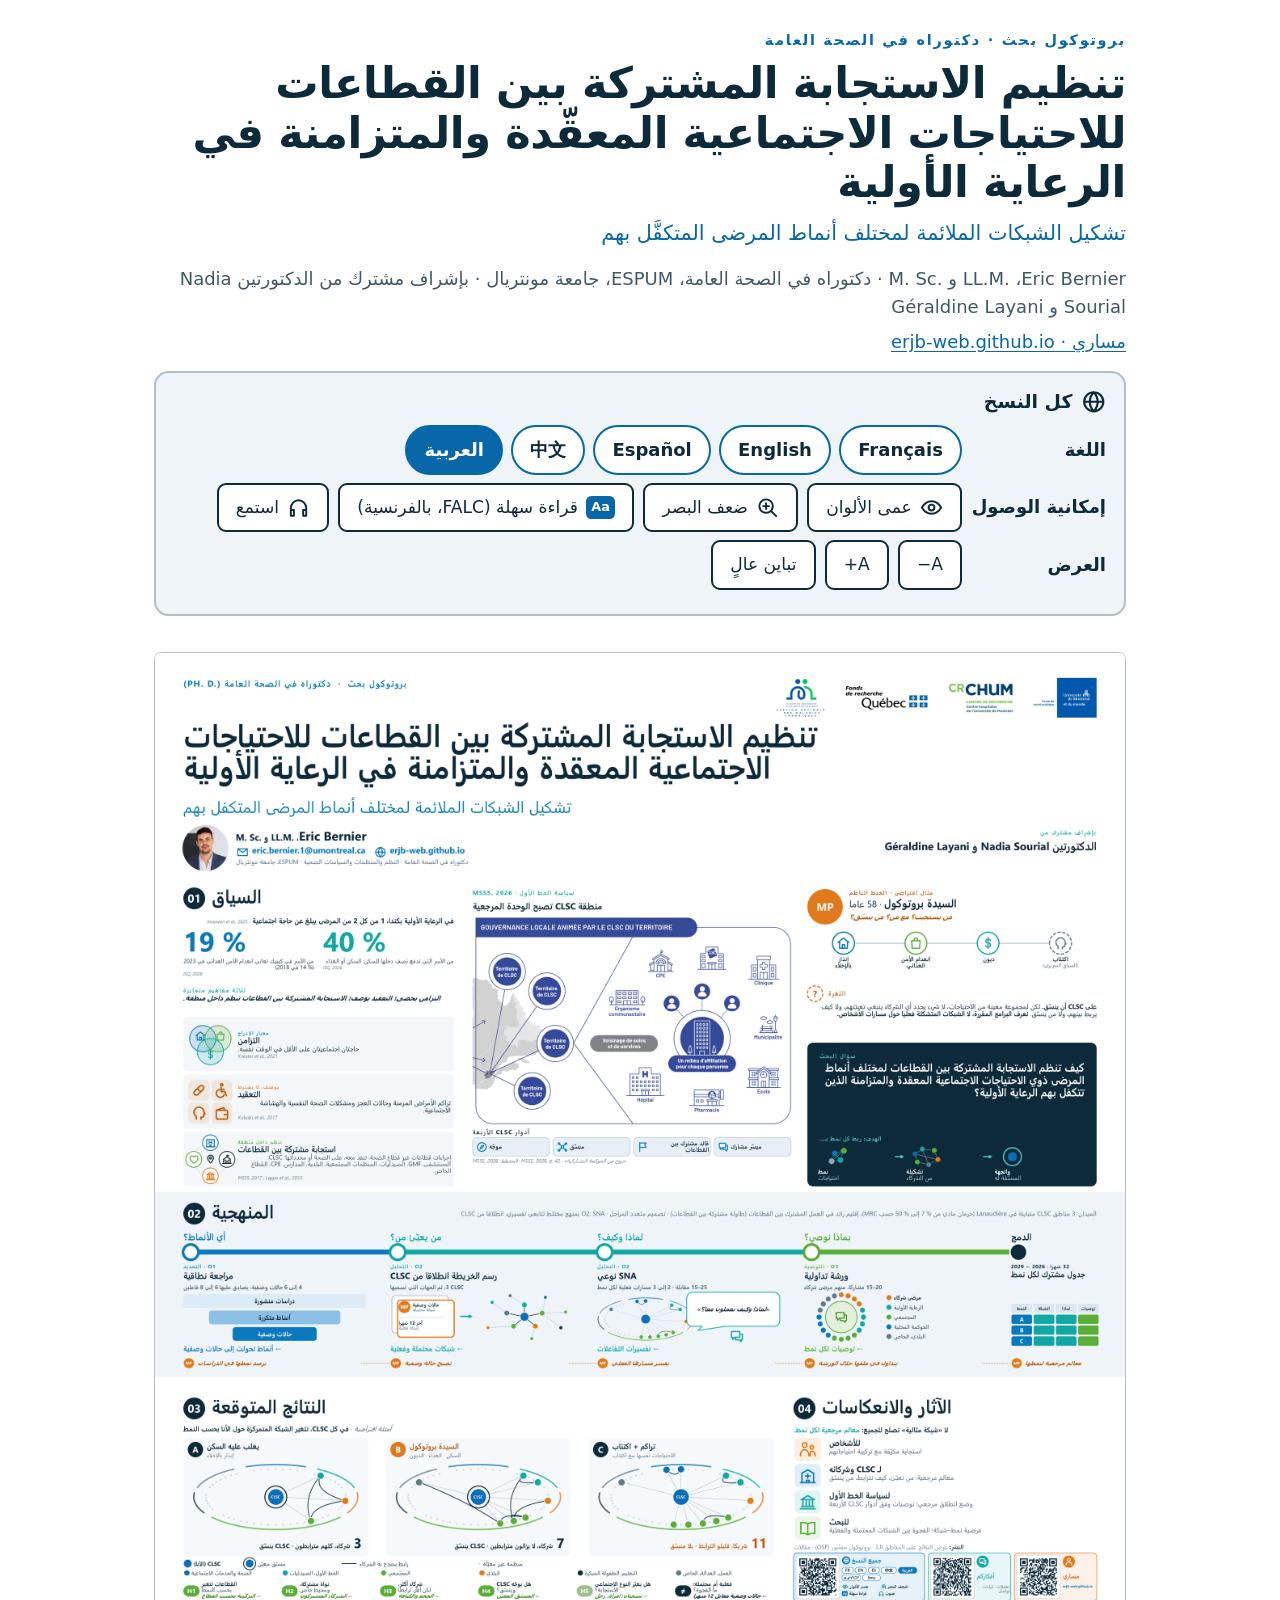
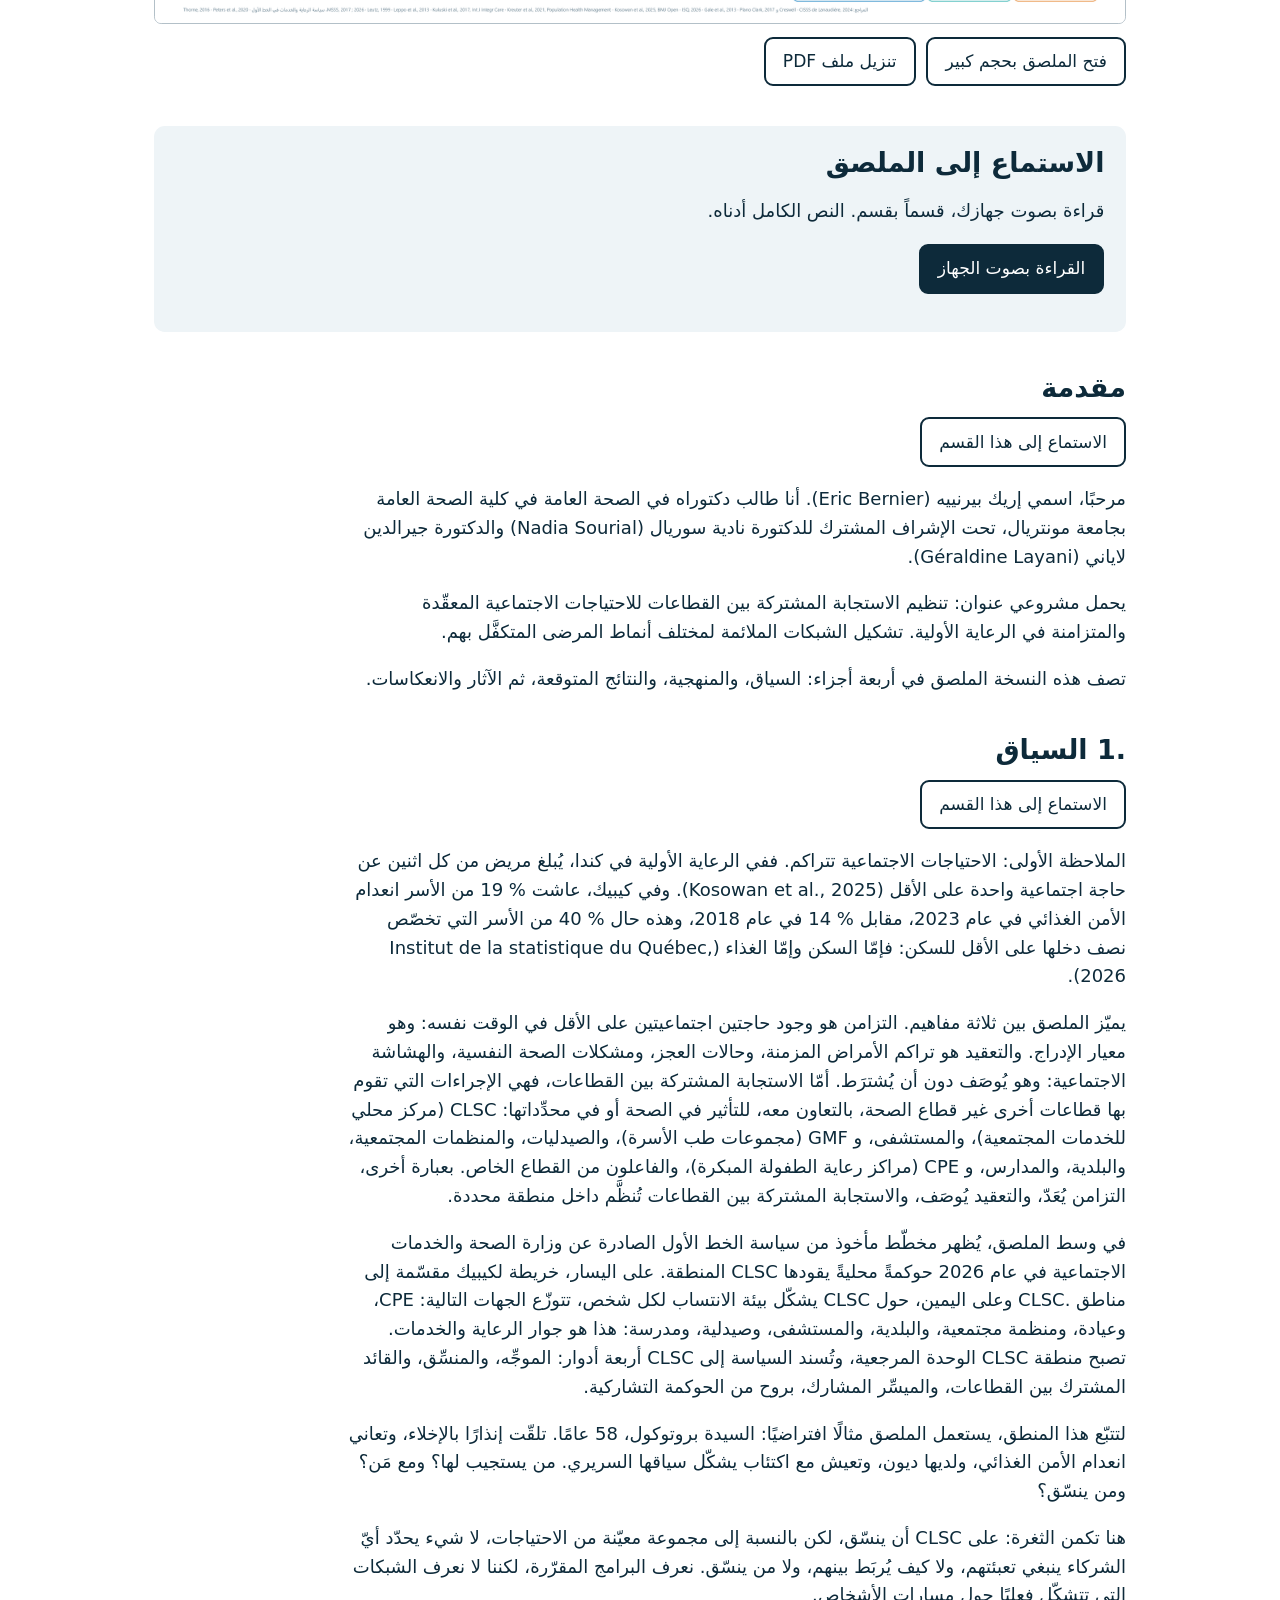
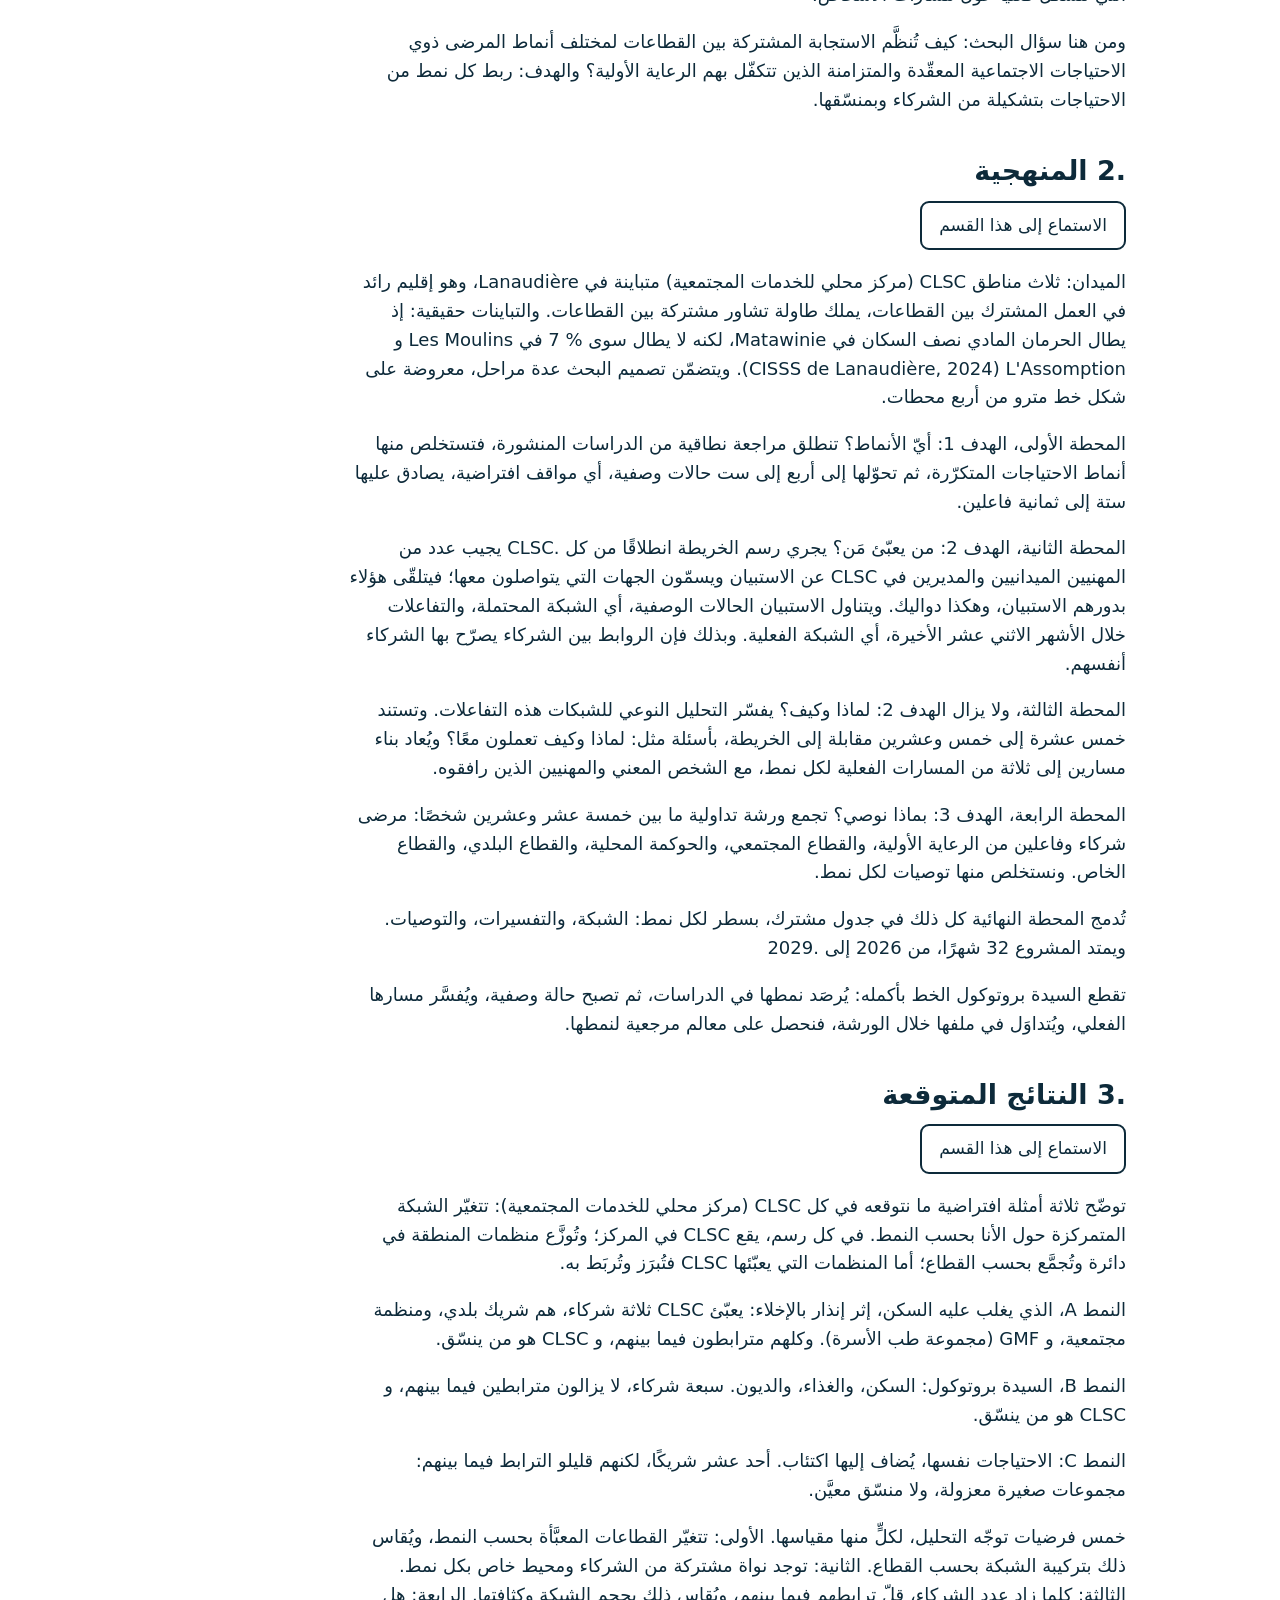
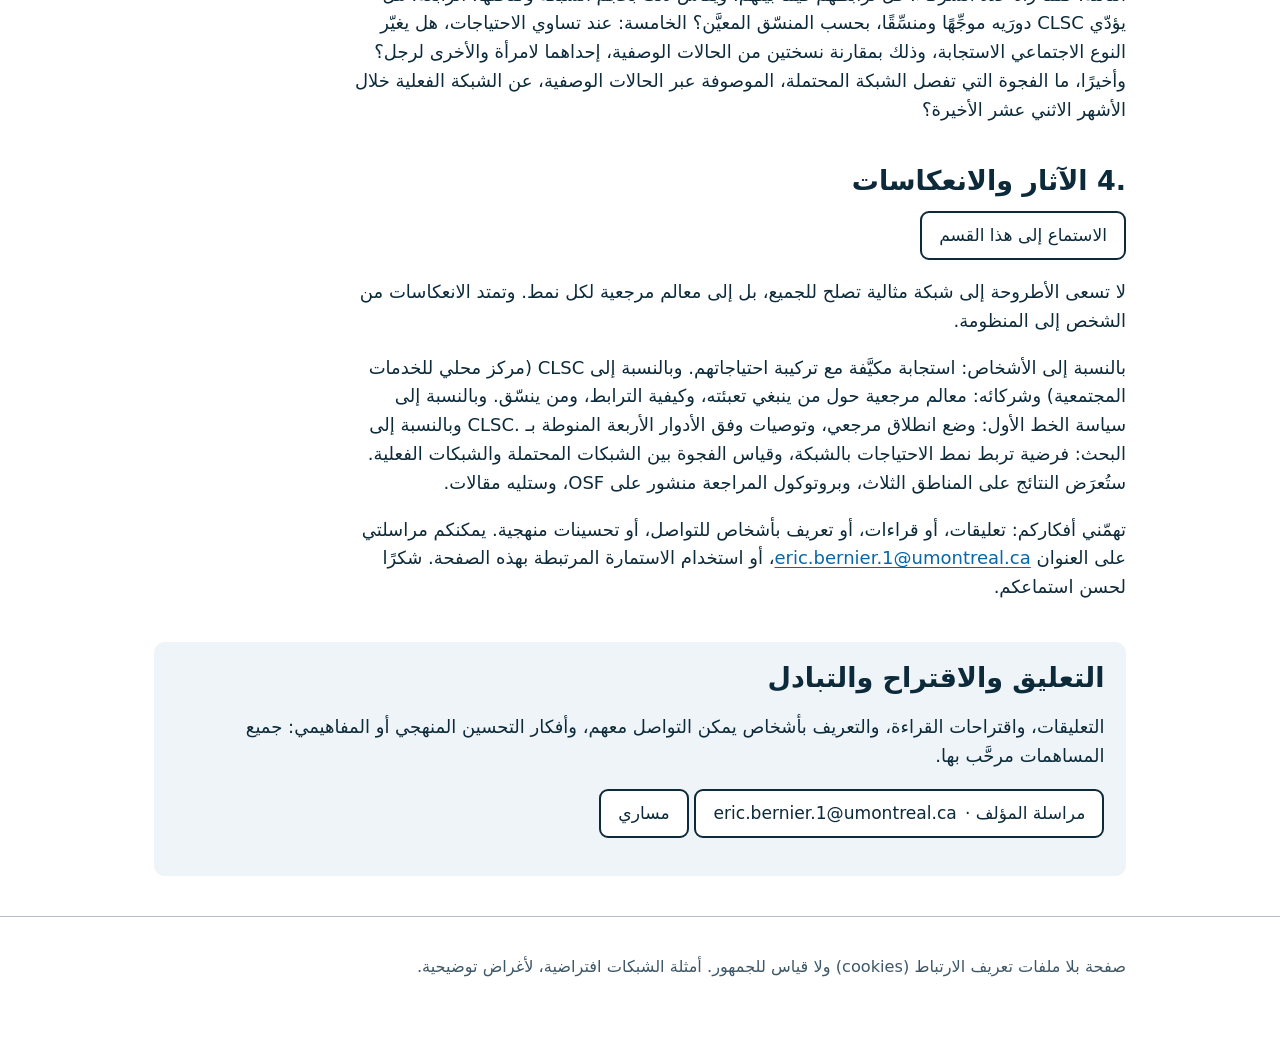
==== ar/index.html @ d039dab1 "Affiche en 5 langues (FR, EN, ES, ZH, AR), données du Québec, choix des versions, basse vision, page" ====
<!doctype html>
<html lang="ar" dir="rtl" data-tts="ar-SA">
<head>
<meta charset="utf-8">
<meta name="viewport" content="width=device-width, initial-scale=1">
<title>تنظيم الاستجابة المشتركة بين القطاعات للاحتياجات الاجتماعية المعقّدة والمتزامنة في الرعاية الأولية</title>
<meta name="description" content="تشكيل الشبكات الملائمة لمختلف أنماط المرضى المتكفَّل بهم">
<link rel="alternate" hreflang="fr" href=".././">
<link rel="alternate" hreflang="en" href="../en/">
<link rel="alternate" hreflang="es" href="../es/">
<link rel="alternate" hreflang="zh-Hans" href="../zh/">
<link rel="alternate" hreflang="ar" href="../ar/">
<link rel="stylesheet" href="../assets/style.css">
</head>
<body>
<a class="skip" href="#contenu">الانتقال إلى المحتوى</a>
<header class="top"><div class="wrap">
<p class="kicker">بروتوكول بحث · دكتوراه في الصحة العامة</p>
<h1>تنظيم الاستجابة المشتركة بين القطاعات للاحتياجات الاجتماعية المعقّدة والمتزامنة في الرعاية الأولية</h1>
<p class="subtitle">تشكيل الشبكات الملائمة لمختلف أنماط المرضى المتكفَّل بهم</p>
<p class="byline"><bdi>Eric Bernier</bdi>، <bdi>LL.M.</bdi> و <bdi>M. Sc.</bdi> · دكتوراه في الصحة العامة، <bdi>ESPUM</bdi>، جامعة مونتريال · بإشراف مشترك من الدكتورتين <bdi>Nadia Sourial</bdi> و <bdi>Géraldine Layani</bdi></p>
<p class="byline"><a href="https://erjb-web.github.io/#parcours">مساري · erjb-web.github.io</a></p>
<nav class="versions" aria-labelledby="h-versions">
<h2 id="h-versions"><svg class="ic" viewBox="0 0 24 24" aria-hidden="true" focusable="false"><path d="M12 21 A9 9 0 1 0 12 3 A9 9 0 1 0 12 21 Z M3 12 H21 M12 3 C9.5 5.6 8.3 8.7 8.3 12 C8.3 15.3 9.5 18.4 12 21 M12 3 C14.5 5.6 15.7 8.7 15.7 12 C15.7 15.3 14.5 18.4 12 21" fill="none" stroke="currentColor" stroke-width="2" stroke-linecap="round" stroke-linejoin="round"/></svg>كل النسخ</h2>
<div class="row"><span class="lab" id="lab-lang">اللغة</span><ul class="pills" aria-labelledby="lab-lang">
<li><a href=".././" hreflang="fr" lang="fr">Français</a></li>
<li><a href="../en/" hreflang="en" lang="en">English</a></li>
<li><a href="../es/" hreflang="es" lang="es">Español</a></li>
<li><a href="../zh/" hreflang="zh-Hans" lang="zh-Hans">中文</a></li>
<li><a href="../ar/" hreflang="ar" lang="ar" aria-current="page">العربية</a></li>
</ul></div>
<div class="row"><span class="lab">إمكانية الوصول</span>
<button type="button" id="daltonisme" aria-pressed="false"><svg class="ic" viewBox="0 0 24 24" aria-hidden="true" focusable="false"><path d="M2 12 C4.5 7.5 8 5.5 12 5.5 C16 5.5 19.5 7.5 22 12 C19.5 16.5 16 18.5 12 18.5 C8 18.5 4.5 16.5 2 12 Z M12 15 A3 3 0 1 0 12 9 A3 3 0 1 0 12 15 Z" fill="none" stroke="currentColor" stroke-width="2" stroke-linecap="round" stroke-linejoin="round"/></svg>عمى الألوان</button>
<button type="button" id="bassevision" aria-pressed="false"><svg class="ic" viewBox="0 0 24 24" aria-hidden="true" focusable="false"><path d="M10.5 17.5 A7 7 0 1 0 10.5 3.5 A7 7 0 1 0 10.5 17.5 Z M15.6 15.6 L21 21 M7.5 10.5 H13.5 M10.5 7.5 V13.5" fill="none" stroke="currentColor" stroke-width="2" stroke-linecap="round" stroke-linejoin="round"/></svg>ضعف البصر</button>
<a class="btn" href="../falc/" hreflang="fr"><span class="badge" aria-hidden="true">Aa</span>قراءة سهلة (FALC، بالفرنسية)</a>
<a class="btn" href="#ecouter"><svg class="ic" viewBox="0 0 24 24" aria-hidden="true" focusable="false"><path d="M4 15 V12.5 A8 8 0 0 1 20 12.5 V15 M4 14.5 H7.2 V20.5 H4 Z M20 14.5 H16.8 V20.5 H20 Z" fill="none" stroke="currentColor" stroke-width="2" stroke-linecap="round" stroke-linejoin="round"/></svg>استمع</a>
</div>
<div class="row"><span class="lab">العرض</span>
<button type="button" id="moins" aria-label="تصغير النص">A−</button><button type="button" id="plus" aria-label="تكبير النص">A+</button>
<button type="button" id="contraste" aria-pressed="false">تباين عالٍ</button></div>
</nav>
</div></header>
<main id="contenu" class="wrap">
<figure id="affiche-fig"><img id="affiche" src="../img/affiche-ar.png" data-std="../img/affiche-ar.png" data-cb="../img/affiche-ar-daltonien.png" alt="ملصق علمي من أربعة أجزاء: السياق، والمنهجية، والنتائج المتوقعة، والآثار والانعكاسات. الوصف الكامل في نص هذه الصفحة." data-alt-std="ملصق علمي من أربعة أجزاء: السياق، والمنهجية، والنتائج المتوقعة، والآثار والانعكاسات. الوصف الكامل في نص هذه الصفحة." data-alt-cb="الملصق في نسخة ملائمة لعمى الألوان: ألوان Okabe-Ito وشكل مختلف لكل قطاع في الشبكات. الوصف الكامل في نص هذه الصفحة." width="2400" height="2400">
<figcaption><a class="btn" href="../img/affiche-ar.png" data-std="../img/affiche-ar.png" data-cb="../img/affiche-ar-daltonien.png">فتح الملصق بحجم كبير</a><a class="btn" href="../pdf/affiche-ar.pdf" data-std="../pdf/affiche-ar.pdf" data-cb="../pdf/affiche-ar-daltonien.pdf">تنزيل ملف PDF</a></figcaption></figure>
<section class="zoom" aria-labelledby="h-zoom"><h2 id="h-zoom">الملصق مكبَّراً، جزءاً جزءاً</h2>
<figure><h3>1 · العنوان والمؤلف</h3><img src="../img/zoom/ar-1.png" data-std="../img/zoom/ar-1.png" data-cb="../img/zoom/ar-daltonien-1.png" alt="العنوان والمؤلف" loading="lazy"><figcaption><a class="btn" href="../img/zoom/ar-1.png" data-std="../img/zoom/ar-1.png" data-cb="../img/zoom/ar-daltonien-1.png">فتح بالحجم الكامل</a></figcaption></figure>
<figure><h3>2 · السياق: أرقام ومفاهيم</h3><img src="../img/zoom/ar-2.png" data-std="../img/zoom/ar-2.png" data-cb="../img/zoom/ar-daltonien-2.png" alt="السياق: أرقام ومفاهيم" loading="lazy"><figcaption><a class="btn" href="../img/zoom/ar-2.png" data-std="../img/zoom/ar-2.png" data-cb="../img/zoom/ar-daltonien-2.png">فتح بالحجم الكامل</a></figcaption></figure>
<figure><h3>3 · السياق: سياسة الخط الأول</h3><img src="../img/zoom/ar-3.png" data-std="../img/zoom/ar-3.png" data-cb="../img/zoom/ar-daltonien-3.png" alt="السياق: سياسة الخط الأول" loading="lazy"><figcaption><a class="btn" href="../img/zoom/ar-3.png" data-std="../img/zoom/ar-3.png" data-cb="../img/zoom/ar-daltonien-3.png">فتح بالحجم الكامل</a></figcaption></figure>
<figure><h3>4 · السياق: مثال افتراضي وسؤال البحث</h3><img src="../img/zoom/ar-4.png" data-std="../img/zoom/ar-4.png" data-cb="../img/zoom/ar-daltonien-4.png" alt="السياق: مثال افتراضي وسؤال البحث" loading="lazy"><figcaption><a class="btn" href="../img/zoom/ar-4.png" data-std="../img/zoom/ar-4.png" data-cb="../img/zoom/ar-daltonien-4.png">فتح بالحجم الكامل</a></figcaption></figure>
<figure><h3>5 · المنهجية: أي الأنماط، من يعبّئ مَن</h3><img src="../img/zoom/ar-5.png" data-std="../img/zoom/ar-5.png" data-cb="../img/zoom/ar-daltonien-5.png" alt="المنهجية: أي الأنماط، من يعبّئ مَن" loading="lazy"><figcaption><a class="btn" href="../img/zoom/ar-5.png" data-std="../img/zoom/ar-5.png" data-cb="../img/zoom/ar-daltonien-5.png">فتح بالحجم الكامل</a></figcaption></figure>
<figure><h3>6 · المنهجية: لماذا وكيف، التوصيات، الدمج</h3><img src="../img/zoom/ar-6.png" data-std="../img/zoom/ar-6.png" data-cb="../img/zoom/ar-daltonien-6.png" alt="المنهجية: لماذا وكيف، التوصيات، الدمج" loading="lazy"><figcaption><a class="btn" href="../img/zoom/ar-6.png" data-std="../img/zoom/ar-6.png" data-cb="../img/zoom/ar-daltonien-6.png">فتح بالحجم الكامل</a></figcaption></figure>
<figure><h3>7 · النتائج المتوقعة والفرضيات</h3><img src="../img/zoom/ar-7.png" data-std="../img/zoom/ar-7.png" data-cb="../img/zoom/ar-daltonien-7.png" alt="النتائج المتوقعة والفرضيات" loading="lazy"><figcaption><a class="btn" href="../img/zoom/ar-7.png" data-std="../img/zoom/ar-7.png" data-cb="../img/zoom/ar-daltonien-7.png">فتح بالحجم الكامل</a></figcaption></figure>
<figure><h3>8 · الآثار والانعكاسات، رموز QR</h3><img src="../img/zoom/ar-8.png" data-std="../img/zoom/ar-8.png" data-cb="../img/zoom/ar-daltonien-8.png" alt="الآثار والانعكاسات، رموز QR" loading="lazy"><figcaption><a class="btn" href="../img/zoom/ar-8.png" data-std="../img/zoom/ar-8.png" data-cb="../img/zoom/ar-daltonien-8.png">فتح بالحجم الكامل</a></figcaption></figure>
</section>
<section class="listen" aria-labelledby="ecouter"><h2 id="ecouter">الاستماع إلى الملصق</h2><p>قراءة بصوت جهازك، قسماً بقسم. النص الكامل أدناه.</p>
<p id="no-voice" class="note hidden">لا توجد نسخة صوتية بهذه اللغة بعد.</p>
<p><button type="button" class="tts primary btn" data-speak="all">القراءة بصوت الجهاز</button> <button type="button" id="stop" class="tts hidden">إيقاف القراءة</button></p>
</section>
<section class="text" id="intro" aria-labelledby="h-intro"><h2 id="h-intro">مقدمة</h2>
<p class="say"><button type="button" class="tts" data-speak="intro">الاستماع إلى هذا القسم</button></p>
<p data-say="مرحبًا، اسمي إريك بيرنييه (Eric Bernier). أنا طالب دكتوراه في الصحة العامة في كلية الصحة العامة بجامعة مونتريال، تحت الإشراف المشترك للدكتورة نادية سوريال (Nadia Sourial) والدكتورة جيرالدين لاياني (Géraldine Layani).">مرحبًا، اسمي إريك بيرنييه (<bdi>Eric Bernier</bdi>). أنا طالب دكتوراه في الصحة العامة في كلية الصحة العامة بجامعة مونتريال، تحت الإشراف المشترك للدكتورة نادية سوريال (<bdi>Nadia Sourial</bdi>) والدكتورة جيرالدين لاياني (<bdi>Géraldine Layani</bdi>).</p>
<p data-say="يحمل مشروعي عنوان: تنظيم الاستجابة المشتركة بين القطاعات للاحتياجات الاجتماعية المعقّدة والمتزامنة في الرعاية الأولية. تشكيل الشبكات الملائمة لمختلف أنماط المرضى المتكفَّل بهم.">يحمل مشروعي عنوان: تنظيم الاستجابة المشتركة بين القطاعات للاحتياجات الاجتماعية المعقّدة والمتزامنة في الرعاية الأولية. تشكيل الشبكات الملائمة لمختلف أنماط المرضى المتكفَّل بهم.</p>
<p data-say="تصف هذه النسخة الملصق في أربعة أجزاء: السياق، والمنهجية، والنتائج المتوقعة، ثم الآثار والانعكاسات.">تصف هذه النسخة الملصق في أربعة أجزاء: السياق، والمنهجية، والنتائج المتوقعة، ثم الآثار والانعكاسات.</p>
</section>
<section class="text" id="contexte" aria-labelledby="h-contexte"><h2 id="h-contexte"><bdi>1.</bdi> السياق</h2>
<p class="say"><button type="button" class="tts" data-speak="contexte">الاستماع إلى هذا القسم</button></p>
<p data-say="الملاحظة الأولى: الاحتياجات الاجتماعية تتراكم. ففي الرعاية الأولية في كندا، يُبلغ مريض من كل اثنين عن حاجة اجتماعية واحدة على الأقل (Kosowan et al., 2025). وفي كيبيك، عاشت 19 % من الأسر انعدام الأمن الغذائي في عام 2023، مقابل 14 % في عام 2018، وهذه حال 40 % من الأسر التي تخصّص نصف دخلها على الأقل للسكن: فإمّا السكن وإمّا الغذاء (Institut de la statistique du Québec, 2026).">الملاحظة الأولى: الاحتياجات الاجتماعية تتراكم. ففي الرعاية الأولية في كندا، يُبلغ مريض من كل اثنين عن حاجة اجتماعية واحدة على الأقل (<bdi>Kosowan et al., 2025</bdi>). وفي كيبيك، عاشت <bdi>19 %</bdi> من الأسر انعدام الأمن الغذائي في عام <bdi>2023</bdi>، مقابل <bdi>14 %</bdi> في عام <bdi>2018</bdi>، وهذه حال <bdi>40 %</bdi> من الأسر التي تخصّص نصف دخلها على الأقل للسكن: فإمّا السكن وإمّا الغذاء (<bdi>Institut de la statistique du Québec, 2026</bdi>).</p>
<p data-say="يميّز الملصق بين ثلاثة مفاهيم. التزامن هو وجود حاجتين اجتماعيتين على الأقل في الوقت نفسه: وهو معيار الإدراج. والتعقيد هو تراكم الأمراض المزمنة، وحالات العجز، ومشكلات الصحة النفسية، والهشاشة الاجتماعية: وهو يُوصَف دون أن يُشترَط. أمّا الاستجابة المشتركة بين القطاعات، فهي الإجراءات التي تقوم بها قطاعات أخرى غير قطاع الصحة، بالتعاون معه، للتأثير في الصحة أو في محدِّداتها: CLSC (مركز محلي للخدمات المجتمعية)، والمستشفى، و GMF (مجموعات طب الأسرة)، والصيدليات، والمنظمات المجتمعية، والبلدية، والمدارس، و CPE (مراكز رعاية الطفولة المبكرة)، والفاعلون من القطاع الخاص. بعبارة أخرى، التزامن يُعَدّ، والتعقيد يُوصَف، والاستجابة المشتركة بين القطاعات تُنظَّم داخل منطقة محددة.">يميّز الملصق بين ثلاثة مفاهيم. التزامن هو وجود حاجتين اجتماعيتين على الأقل في الوقت نفسه: وهو معيار الإدراج. والتعقيد هو تراكم الأمراض المزمنة، وحالات العجز، ومشكلات الصحة النفسية، والهشاشة الاجتماعية: وهو يُوصَف دون أن يُشترَط. أمّا الاستجابة المشتركة بين القطاعات، فهي الإجراءات التي تقوم بها قطاعات أخرى غير قطاع الصحة، بالتعاون معه، للتأثير في الصحة أو في محدِّداتها: <bdi>CLSC</bdi> (مركز محلي للخدمات المجتمعية)، والمستشفى، و <bdi>GMF</bdi> (مجموعات طب الأسرة)، والصيدليات، والمنظمات المجتمعية، والبلدية، والمدارس، و <bdi>CPE</bdi> (مراكز رعاية الطفولة المبكرة)، والفاعلون من القطاع الخاص. بعبارة أخرى، التزامن يُعَدّ، والتعقيد يُوصَف، والاستجابة المشتركة بين القطاعات تُنظَّم داخل منطقة محددة.</p>
<p data-say="في وسط الملصق، يُظهر مخطّط مأخوذ من سياسة الخط الأول الصادرة عن وزارة الصحة والخدمات الاجتماعية في عام 2026 حوكمةً محليةً يقودها CLSC المنطقة. على اليسار، خريطة لكيبيك مقسّمة إلى مناطق CLSC. وعلى اليمين، حول CLSC يشكّل بيئة الانتساب لكل شخص، تتوزّع الجهات التالية: CPE، وعيادة، ومنظمة مجتمعية، والبلدية، والمستشفى، وصيدلية، ومدرسة: هذا هو جوار الرعاية والخدمات. تصبح منطقة CLSC الوحدة المرجعية، وتُسند السياسة إلى CLSC أربعة أدوار: الموجِّه، والمنسِّق، والقائد المشترك بين القطاعات، والميسِّر المشارك، بروح من الحوكمة التشاركية.">في وسط الملصق، يُظهر مخطّط مأخوذ من سياسة الخط الأول الصادرة عن وزارة الصحة والخدمات الاجتماعية في عام <bdi>2026</bdi> حوكمةً محليةً يقودها <bdi>CLSC</bdi> المنطقة. على اليسار، خريطة لكيبيك مقسّمة إلى مناطق <bdi>CLSC.</bdi> وعلى اليمين، حول <bdi>CLSC</bdi> يشكّل بيئة الانتساب لكل شخص، تتوزّع الجهات التالية: <bdi>CPE</bdi>، وعيادة، ومنظمة مجتمعية، والبلدية، والمستشفى، وصيدلية، ومدرسة: هذا هو جوار الرعاية والخدمات. تصبح منطقة <bdi>CLSC</bdi> الوحدة المرجعية، وتُسند السياسة إلى <bdi>CLSC</bdi> أربعة أدوار: الموجِّه، والمنسِّق، والقائد المشترك بين القطاعات، والميسِّر المشارك، بروح من الحوكمة التشاركية.</p>
<p data-say="لتتبّع هذا المنطق، يستعمل الملصق مثالًا افتراضيًا: السيدة بروتوكول، 58 عامًا. تلقّت إنذارًا بالإخلاء، وتعاني انعدام الأمن الغذائي، ولديها ديون، وتعيش مع اكتئاب يشكّل سياقها السريري. من يستجيب لها؟ ومع مَن؟ ومن ينسّق؟">لتتبّع هذا المنطق، يستعمل الملصق مثالًا افتراضيًا: السيدة بروتوكول، <bdi>58</bdi> عامًا. تلقّت إنذارًا بالإخلاء، وتعاني انعدام الأمن الغذائي، ولديها ديون، وتعيش مع اكتئاب يشكّل سياقها السريري. من يستجيب لها؟ ومع مَن؟ ومن ينسّق؟</p>
<p data-say="هنا تكمن الثغرة: على CLSC أن ينسّق، لكن بالنسبة إلى مجموعة معيّنة من الاحتياجات، لا شيء يحدّد أيّ الشركاء ينبغي تعبئتهم، ولا كيف يُربَط بينهم، ولا من ينسّق. نعرف البرامج المقرّرة، لكننا لا نعرف الشبكات التي تتشكّل فعليًا حول مسارات الأشخاص.">هنا تكمن الثغرة: على <bdi>CLSC</bdi> أن ينسّق، لكن بالنسبة إلى مجموعة معيّنة من الاحتياجات، لا شيء يحدّد أيّ الشركاء ينبغي تعبئتهم، ولا كيف يُربَط بينهم، ولا من ينسّق. نعرف البرامج المقرّرة، لكننا لا نعرف الشبكات التي تتشكّل فعليًا حول مسارات الأشخاص.</p>
<p data-say="ومن هنا سؤال البحث: كيف تُنظَّم الاستجابة المشتركة بين القطاعات لمختلف أنماط المرضى ذوي الاحتياجات الاجتماعية المعقّدة والمتزامنة الذين تتكفّل بهم الرعاية الأولية؟ والهدف: ربط كل نمط من الاحتياجات بتشكيلة من الشركاء وبمنسّقها.">ومن هنا سؤال البحث: كيف تُنظَّم الاستجابة المشتركة بين القطاعات لمختلف أنماط المرضى ذوي الاحتياجات الاجتماعية المعقّدة والمتزامنة الذين تتكفّل بهم الرعاية الأولية؟ والهدف: ربط كل نمط من الاحتياجات بتشكيلة من الشركاء وبمنسّقها.</p>
</section>
<section class="text" id="methodes" aria-labelledby="h-methodes"><h2 id="h-methodes"><bdi>2.</bdi> المنهجية</h2>
<p class="say"><button type="button" class="tts" data-speak="methodes">الاستماع إلى هذا القسم</button></p>
<p data-say="الميدان: ثلاث مناطق CLSC (مركز محلي للخدمات المجتمعية) متباينة في Lanaudière، وهو إقليم رائد في العمل المشترك بين القطاعات، يملك طاولة تشاور مشتركة بين القطاعات. والتباينات حقيقية: إذ يطال الحرمان المادي نصف السكان في Matawinie، لكنه لا يطال سوى 7 % في Les Moulins و L&#x27;Assomption (CISSS de Lanaudière, 2024). ويتضمّن تصميم البحث عدة مراحل، معروضة على شكل خط مترو من أربع محطات.">الميدان: ثلاث مناطق <bdi>CLSC</bdi> (مركز محلي للخدمات المجتمعية) متباينة في <bdi>Lanaudière</bdi>، وهو إقليم رائد في العمل المشترك بين القطاعات، يملك طاولة تشاور مشتركة بين القطاعات. والتباينات حقيقية: إذ يطال الحرمان المادي نصف السكان في <bdi>Matawinie</bdi>، لكنه لا يطال سوى <bdi>7 %</bdi> في <bdi>Les Moulins</bdi> و <bdi>L&#x27;Assomption</bdi> (<bdi>CISSS de Lanaudière, 2024</bdi>). ويتضمّن تصميم البحث عدة مراحل، معروضة على شكل خط مترو من أربع محطات.</p>
<p data-say="المحطة الأولى، الهدف 1: أيّ الأنماط؟ تنطلق مراجعة نطاقية من الدراسات المنشورة، فتستخلص منها أنماط الاحتياجات المتكرّرة، ثم تحوّلها إلى أربع إلى ست حالات وصفية، أي مواقف افتراضية، يصادق عليها ستة إلى ثمانية فاعلين.">المحطة الأولى، الهدف <bdi>1</bdi>: أيّ الأنماط؟ تنطلق مراجعة نطاقية من الدراسات المنشورة، فتستخلص منها أنماط الاحتياجات المتكرّرة، ثم تحوّلها إلى أربع إلى ست حالات وصفية، أي مواقف افتراضية، يصادق عليها ستة إلى ثمانية فاعلين.</p>
<p data-say="المحطة الثانية، الهدف 2: من يعبّئ مَن؟ يجري رسم الخريطة انطلاقًا من كل CLSC. يجيب عدد من المهنيين الميدانيين والمديرين في CLSC عن الاستبيان ويسمّون الجهات التي يتواصلون معها؛ فيتلقّى هؤلاء بدورهم الاستبيان، وهكذا دواليك. ويتناول الاستبيان الحالات الوصفية، أي الشبكة المحتملة، والتفاعلات خلال الأشهر الاثني عشر الأخيرة، أي الشبكة الفعلية. وبذلك فإن الروابط بين الشركاء يصرّح بها الشركاء أنفسهم.">المحطة الثانية، الهدف <bdi>2</bdi>: من يعبّئ مَن؟ يجري رسم الخريطة انطلاقًا من كل <bdi>CLSC.</bdi> يجيب عدد من المهنيين الميدانيين والمديرين في <bdi>CLSC</bdi> عن الاستبيان ويسمّون الجهات التي يتواصلون معها؛ فيتلقّى هؤلاء بدورهم الاستبيان، وهكذا دواليك. ويتناول الاستبيان الحالات الوصفية، أي الشبكة المحتملة، والتفاعلات خلال الأشهر الاثني عشر الأخيرة، أي الشبكة الفعلية. وبذلك فإن الروابط بين الشركاء يصرّح بها الشركاء أنفسهم.</p>
<p data-say="المحطة الثالثة، ولا يزال الهدف 2: لماذا وكيف؟ يفسّر التحليل النوعي للشبكات هذه التفاعلات. وتستند خمس عشرة إلى خمس وعشرين مقابلة إلى الخريطة، بأسئلة مثل: لماذا وكيف تعملون معًا؟ ويُعاد بناء مسارين إلى ثلاثة من المسارات الفعلية لكل نمط، مع الشخص المعني والمهنيين الذين رافقوه.">المحطة الثالثة، ولا يزال الهدف <bdi>2</bdi>: لماذا وكيف؟ يفسّر التحليل النوعي للشبكات هذه التفاعلات. وتستند خمس عشرة إلى خمس وعشرين مقابلة إلى الخريطة، بأسئلة مثل: لماذا وكيف تعملون معًا؟ ويُعاد بناء مسارين إلى ثلاثة من المسارات الفعلية لكل نمط، مع الشخص المعني والمهنيين الذين رافقوه.</p>
<p data-say="المحطة الرابعة، الهدف 3: بماذا نوصي؟ تجمع ورشة تداولية ما بين خمسة عشر وعشرين شخصًا: مرضى شركاء وفاعلين من الرعاية الأولية، والقطاع المجتمعي، والحوكمة المحلية، والقطاع البلدي، والقطاع الخاص. ونستخلص منها توصيات لكل نمط.">المحطة الرابعة، الهدف <bdi>3</bdi>: بماذا نوصي؟ تجمع ورشة تداولية ما بين خمسة عشر وعشرين شخصًا: مرضى شركاء وفاعلين من الرعاية الأولية، والقطاع المجتمعي، والحوكمة المحلية، والقطاع البلدي، والقطاع الخاص. ونستخلص منها توصيات لكل نمط.</p>
<p data-say="تُدمج المحطة النهائية كل ذلك في جدول مشترك، بسطر لكل نمط: الشبكة، والتفسيرات، والتوصيات. ويمتد المشروع 32 شهرًا، من 2026 إلى 2029.">تُدمج المحطة النهائية كل ذلك في جدول مشترك، بسطر لكل نمط: الشبكة، والتفسيرات، والتوصيات. ويمتد المشروع <bdi>32</bdi> شهرًا، من <bdi>2026</bdi> إلى <bdi>2029.</bdi></p>
<p data-say="تقطع السيدة بروتوكول الخط بأكمله: يُرصَد نمطها في الدراسات، ثم تصبح حالة وصفية، ويُفسَّر مسارها الفعلي، ويُتداوَل في ملفها خلال الورشة، فنحصل على معالم مرجعية لنمطها.">تقطع السيدة بروتوكول الخط بأكمله: يُرصَد نمطها في الدراسات، ثم تصبح حالة وصفية، ويُفسَّر مسارها الفعلي، ويُتداوَل في ملفها خلال الورشة، فنحصل على معالم مرجعية لنمطها.</p>
</section>
<section class="text" id="resultats" aria-labelledby="h-resultats"><h2 id="h-resultats"><bdi>3.</bdi> النتائج المتوقعة</h2>
<p class="say"><button type="button" class="tts" data-speak="resultats">الاستماع إلى هذا القسم</button></p>
<p data-say="توضّح ثلاثة أمثلة افتراضية ما نتوقعه في كل CLSC (مركز محلي للخدمات المجتمعية): تتغيّر الشبكة المتمركزة حول الأنا بحسب النمط. في كل رسم، يقع CLSC في المركز؛ وتُوزَّع منظمات المنطقة في دائرة وتُجمَّع بحسب القطاع؛ أما المنظمات التي يعبّئها CLSC فتُبرَز وتُربَط به.">توضّح ثلاثة أمثلة افتراضية ما نتوقعه في كل <bdi>CLSC</bdi> (مركز محلي للخدمات المجتمعية): تتغيّر الشبكة المتمركزة حول الأنا بحسب النمط. في كل رسم، يقع <bdi>CLSC</bdi> في المركز؛ وتُوزَّع منظمات المنطقة في دائرة وتُجمَّع بحسب القطاع؛ أما المنظمات التي يعبّئها <bdi>CLSC</bdi> فتُبرَز وتُربَط به.</p>
<p data-say="النمط A، الذي يغلب عليه السكن، إثر إنذار بالإخلاء: يعبّئ CLSC ثلاثة شركاء، هم شريك بلدي، ومنظمة مجتمعية، و GMF (مجموعة طب الأسرة). وكلهم مترابطون فيما بينهم، و CLSC هو من ينسّق.">النمط <bdi>A</bdi>، الذي يغلب عليه السكن، إثر إنذار بالإخلاء: يعبّئ <bdi>CLSC</bdi> ثلاثة شركاء، هم شريك بلدي، ومنظمة مجتمعية، و <bdi>GMF</bdi> (مجموعة طب الأسرة). وكلهم مترابطون فيما بينهم، و <bdi>CLSC</bdi> هو من ينسّق.</p>
<p data-say="النمط B، السيدة بروتوكول: السكن، والغذاء، والديون. سبعة شركاء، لا يزالون مترابطين فيما بينهم، و CLSC هو من ينسّق.">النمط <bdi>B</bdi>، السيدة بروتوكول: السكن، والغذاء، والديون. سبعة شركاء، لا يزالون مترابطين فيما بينهم، و <bdi>CLSC</bdi> هو من ينسّق.</p>
<p data-say="النمط C: الاحتياجات نفسها، يُضاف إليها اكتئاب. أحد عشر شريكًا، لكنهم قليلو الترابط فيما بينهم: مجموعات صغيرة معزولة، ولا منسّق معيَّن.">النمط <bdi>C</bdi>: الاحتياجات نفسها، يُضاف إليها اكتئاب. أحد عشر شريكًا، لكنهم قليلو الترابط فيما بينهم: مجموعات صغيرة معزولة، ولا منسّق معيَّن.</p>
<p data-say="خمس فرضيات توجّه التحليل، لكلٍّ منها مقياسها. الأولى: تتغيّر القطاعات المعبَّأة بحسب النمط، ويُقاس ذلك بتركيبة الشبكة بحسب القطاع. الثانية: توجد نواة مشتركة من الشركاء ومحيط خاص بكل نمط. الثالثة: كلما زاد عدد الشركاء، قلّ ترابطهم فيما بينهم، ويُقاس ذلك بحجم الشبكة وكثافتها. الرابعة: هل يؤدّي CLSC دورَيه موجِّهًا ومنسِّقًا، بحسب المنسّق المعيَّن؟ الخامسة: عند تساوي الاحتياجات، هل يغيّر النوع الاجتماعي الاستجابة، وذلك بمقارنة نسختين من الحالات الوصفية، إحداهما لامرأة والأخرى لرجل؟ وأخيرًا، ما الفجوة التي تفصل الشبكة المحتملة، الموصوفة عبر الحالات الوصفية، عن الشبكة الفعلية خلال الأشهر الاثني عشر الأخيرة؟">خمس فرضيات توجّه التحليل، لكلٍّ منها مقياسها. الأولى: تتغيّر القطاعات المعبَّأة بحسب النمط، ويُقاس ذلك بتركيبة الشبكة بحسب القطاع. الثانية: توجد نواة مشتركة من الشركاء ومحيط خاص بكل نمط. الثالثة: كلما زاد عدد الشركاء، قلّ ترابطهم فيما بينهم، ويُقاس ذلك بحجم الشبكة وكثافتها. الرابعة: هل يؤدّي <bdi>CLSC</bdi> دورَيه موجِّهًا ومنسِّقًا، بحسب المنسّق المعيَّن؟ الخامسة: عند تساوي الاحتياجات، هل يغيّر النوع الاجتماعي الاستجابة، وذلك بمقارنة نسختين من الحالات الوصفية، إحداهما لامرأة والأخرى لرجل؟ وأخيرًا، ما الفجوة التي تفصل الشبكة المحتملة، الموصوفة عبر الحالات الوصفية، عن الشبكة الفعلية خلال الأشهر الاثني عشر الأخيرة؟</p>
</section>
<section class="text" id="impacts" aria-labelledby="h-impacts"><h2 id="h-impacts"><bdi>4.</bdi> الآثار والانعكاسات</h2>
<p class="say"><button type="button" class="tts" data-speak="impacts">الاستماع إلى هذا القسم</button></p>
<p data-say="لا تسعى الأطروحة إلى شبكة مثالية تصلح للجميع، بل إلى معالم مرجعية لكل نمط. وتمتد الانعكاسات من الشخص إلى المنظومة.">لا تسعى الأطروحة إلى شبكة مثالية تصلح للجميع، بل إلى معالم مرجعية لكل نمط. وتمتد الانعكاسات من الشخص إلى المنظومة.</p>
<p data-say="بالنسبة إلى الأشخاص: استجابة مكيَّفة مع تركيبة احتياجاتهم. وبالنسبة إلى CLSC (مركز محلي للخدمات المجتمعية) وشركائه: معالم مرجعية حول من ينبغي تعبئته، وكيفية الترابط، ومن ينسّق. وبالنسبة إلى سياسة الخط الأول: وضع انطلاق مرجعي، وتوصيات وفق الأدوار الأربعة المنوطة بـ CLSC. وبالنسبة إلى البحث: فرضية تربط نمط الاحتياجات بالشبكة، وقياس الفجوة بين الشبكات المحتملة والشبكات الفعلية. ستُعرَض النتائج على المناطق الثلاث، وبروتوكول المراجعة منشور على OSF، وستليه مقالات.">بالنسبة إلى الأشخاص: استجابة مكيَّفة مع تركيبة احتياجاتهم. وبالنسبة إلى <bdi>CLSC</bdi> (مركز محلي للخدمات المجتمعية) وشركائه: معالم مرجعية حول من ينبغي تعبئته، وكيفية الترابط، ومن ينسّق. وبالنسبة إلى سياسة الخط الأول: وضع انطلاق مرجعي، وتوصيات وفق الأدوار الأربعة المنوطة بـ <bdi>CLSC.</bdi> وبالنسبة إلى البحث: فرضية تربط نمط الاحتياجات بالشبكة، وقياس الفجوة بين الشبكات المحتملة والشبكات الفعلية. ستُعرَض النتائج على المناطق الثلاث، وبروتوكول المراجعة منشور على <bdi>OSF</bdi>، وستليه مقالات.</p>
<p data-say="تهمّني أفكاركم: تعليقات، أو قراءات، أو تعريف بأشخاص للتواصل، أو تحسينات منهجية. يمكنكم مراسلتي على العنوان إريك نقطة بيرنييه نقطة واحد، آت، يو مونتريال نقطة سي إيه، أو استخدام الاستمارة المرتبطة بهذه الصفحة. شكرًا لحسن استماعكم.">تهمّني أفكاركم: تعليقات، أو قراءات، أو تعريف بأشخاص للتواصل، أو تحسينات منهجية. يمكنكم مراسلتي على العنوان <a href="mailto:eric.bernier.1@umontreal.ca" dir="ltr">eric.bernier.1@umontreal.ca</a>، أو استخدام الاستمارة المرتبطة بهذه الصفحة. شكرًا لحسن استماعكم.</p>
</section>
<section class="listen" aria-labelledby="contact"><h2 id="contact">التعليق والاقتراح والتبادل</h2><p>التعليقات، واقتراحات القراءة، والتعريف بأشخاص يمكن التواصل معهم، وأفكار التحسين المنهجي أو المفاهيمي: جميع المساهمات مرحَّب بها.</p><p>
<a class="btn" href="mailto:eric.bernier.1@umontreal.ca">مراسلة المؤلف · <span dir="ltr">eric.bernier.1@umontreal.ca</span></a> <a class="btn" href="https://erjb-web.github.io/#parcours">مساري</a></p></section>
</main>
<footer><div class="wrap"><p>صفحة بلا ملفات تعريف الارتباط (cookies) ولا قياس للجمهور. أمثلة الشبكات افتراضية، لأغراض توضيحية.</p></div></footer>
<script src="../assets/app.js"></script>
</body>
</html>
---- assets/style.css ----
:root{
  --ink:#0D2A3A; --muted:#3F5868; --blue:#0767A8; --teal:#0B7F7D; --orange:#B65A0C; --bg:#FFFFFF; --soft:#EEF4F7; --line:#B3C0C8;
  --focus:#D55E00; --accent:#0879BE;
}
html.contrast, html.lv{ --ink:#000000; --muted:#000000; --blue:#00376B; --teal:#00403F; --orange:#7A3A00; --bg:#FFFFFF; --soft:#FFFFFF; --line:#000000; --accent:#00376B; }
html{ font-size:112.5%; }
html.t1{ font-size:125%; } html.t2{ font-size:143.75%; } html.t3{ font-size:162.5%; }
html.lv{ font-size:175%; } html.lv.t1{ font-size:200%; } html.lv.t2{ font-size:225%; } html.lv.t3{ font-size:250%; }
*{ box-sizing:border-box; }
body{ margin:0; background:var(--bg); color:var(--ink); font-family:"Segoe UI",system-ui,-apple-system,Roboto,"Helvetica Neue",Arial,"Microsoft YaHei","PingFang SC","Noto Sans SC","Noto Sans Arabic","Gadugi","Euphemia UCAS","Noto Sans Canadian Aboriginal",sans-serif; line-height:1.6; }
html.lv body{ line-height:1.75; letter-spacing:.02em; word-spacing:.08em; }
a{ color:var(--blue); text-underline-offset:.15em; }
a:hover{ text-decoration-thickness:.15em; }
:focus-visible{ outline:.2rem solid var(--focus); outline-offset:.15rem; }
html.lv :focus-visible{ outline-width:.3rem; }
.skip{ position:absolute; top:0; inset-inline-start:0; width:1px; height:1px; overflow:hidden; clip-path:inset(50%); white-space:nowrap; background:var(--ink); color:#fff; padding:0; z-index:10; }
.skip:focus{ width:auto; height:auto; clip-path:none; padding:.6rem 1rem; top:1rem; inset-inline-start:1rem; }
.wrap{ max-width:56rem; margin:0 auto; padding:0 1rem; }
html.lv .wrap{ max-width:none; }
header.top{ padding:1.6rem 0 .6rem; }
.kicker{ text-transform:uppercase; letter-spacing:.12em; font-weight:700; font-size:.8rem; color:var(--blue); margin:0 0 .4rem; }
h1{ font-size:clamp(1.6rem,4.5vw,2.4rem); line-height:1.15; margin:0 0 .5rem; letter-spacing:-.01em; }
.subtitle{ font-size:1.15rem; color:var(--blue); margin:0 0 .8rem; }
.byline{ color:var(--muted); margin:0 0 .3rem; }
.versions{ border:2px solid var(--line); border-radius:.8rem; padding:.9rem 1rem; margin:.8rem 0 1.4rem; background:var(--soft); }
.versions h2{ font-size:1.05rem; margin:0 0 .6rem; display:flex; align-items:center; gap:.45rem; }
.row{ display:flex; flex-wrap:wrap; align-items:center; gap:.45rem .5rem; margin:.45rem 0; }
.row .lab{ font-weight:700; min-width:7.5rem; }
.pills{ display:flex; flex-wrap:wrap; gap:.45rem; list-style:none; margin:0; padding:0; }
.pills a{ display:inline-flex; align-items:center; min-height:2.75rem; padding:.35rem .95rem; border:2px solid var(--blue); border-radius:999px; text-decoration:none; font-weight:700; color:var(--ink); background:var(--bg); }
.pills a[aria-current="page"]{ background:var(--blue); color:#fff; }
button,.btn{ font:inherit; font-size:.95rem; min-height:2.75rem; padding:.45rem .95rem; border-radius:.5rem; border:2px solid var(--ink); background:var(--bg); color:var(--ink); cursor:pointer; text-decoration:none; display:inline-flex; align-items:center; gap:.45rem; }
button[aria-pressed="true"]{ background:var(--ink); color:var(--bg); }
.btn.primary{ background:var(--ink); color:#fff; }
.ic{ width:1.35em; height:1.35em; flex:none; }
.badge{ display:inline-flex; align-items:center; justify-content:center; font-weight:800; font-size:.75em; background:var(--blue); color:#fff; border-radius:.3rem; padding:.05rem .3rem; }
figure{ margin:0 0 1rem; }
figure img{ width:100%; height:auto; display:block; border:1px solid var(--line); border-radius:.4rem; background:#fff; }
figcaption{ display:flex; flex-wrap:wrap; gap:.6rem; margin-top:.7rem; }
.zoom{ display:none; }
html.lv .zoom{ display:block; }
html.lv #affiche-fig{ display:none; }
.zoom figure{ margin:0 0 2rem; }
.zoom h3{ font-size:1.1rem; margin:0 0 .5rem; }
section{ margin:2.2rem 0; }
h2{ font-size:1.5rem; line-height:1.25; margin:0 0 .7rem; }
.listen{ background:var(--soft); border-radius:.6rem; padding:1.1rem 1.2rem; }
.listen ol{ padding-inline-start:1.2rem; margin:.6rem 0 0; }
.listen li{ margin:.7rem 0; }
.listen audio{ width:100%; margin-top:.3rem; }
.note{ color:var(--muted); font-size:.95rem; }
.prelim{ border-inline-start:.35rem solid var(--orange); background:#FFF4E8; padding:.7rem 1rem; border-radius:.4rem; }
.text p{ max-width:68ch; }
html.lv .text p{ max-width:40ch; }
.say{ margin:.2rem 0 .8rem; }
footer{ border-top:1px solid var(--line); padding:1.2rem 0 2.4rem; color:var(--muted); font-size:.9rem; }
.hidden{ display:none !important; }
/* page FALC */
.falc{ font-size:1.2rem; line-height:1.7; }
.falc p{ margin:.35rem 0; max-width:42ch; }
.falc .bloc{ display:grid; grid-template-columns:4.5rem 1fr; gap:1rem; align-items:start; padding:1.1rem 0; border-top:2px solid var(--line); }
.falc .bloc > .pi{ width:4.5rem; height:4.5rem; border-radius:1rem; background:var(--soft); color:var(--blue); display:flex; align-items:center; justify-content:center; }
.falc .bloc > .pi .ic{ width:3rem; height:3rem; }
.falc h2{ font-size:1.45rem; margin:.1rem 0 .4rem; }
.mp{ width:4.5rem; height:4.5rem; border-radius:50%; background:#E27A1B; color:#fff; font-weight:800; font-size:1.5rem; display:flex; align-items:center; justify-content:center; }
.cartes{ display:grid; grid-template-columns:repeat(auto-fill,minmax(8.2rem,1fr)); gap:.7rem; list-style:none; padding:0; margin:1rem 0 .4rem; }
.cartes li{ border:2px solid var(--line); border-radius:.8rem; padding:.7rem .5rem; text-align:center; font-weight:700; font-size:1rem; line-height:1.3; background:#fff; }
.cartes li .ic{ width:2.6rem; height:2.6rem; display:block; margin:0 auto .4rem; color:var(--blue); }
.cartes li.oui{ border:4px solid #E27A1B; background:#FFF4E8; }
.cartes li.oui .ic{ color:#B65A0C; }
.etapes{ list-style:none; padding:0; margin:.6rem 0; counter-reset:n; }
.etapes li{ display:grid; grid-template-columns:3rem 3rem 1fr; gap:.7rem; align-items:start; margin:1rem 0; }
.etapes .num{ width:3rem; height:3rem; border-radius:50%; background:var(--ink); color:#fff; font-weight:800; font-size:1.3rem; display:flex; align-items:center; justify-content:center; }
.etapes .ic{ width:3rem; height:3rem; color:var(--teal); }
.mots{ background:var(--soft); border-radius:.8rem; padding:1rem 1.2rem; margin:1.4rem 0; }
.mots dt{ font-weight:800; margin-top:.5rem; }
.mots dd{ margin:0 0 .3rem; }
@media (max-width:30rem){ .falc .bloc{ grid-template-columns:1fr; } .etapes li{ grid-template-columns:3rem 1fr; } .etapes .ic{ display:none; } }
@media (prefers-reduced-motion: reduce){ *{ scroll-behavior:auto !important; transition:none !important; } }
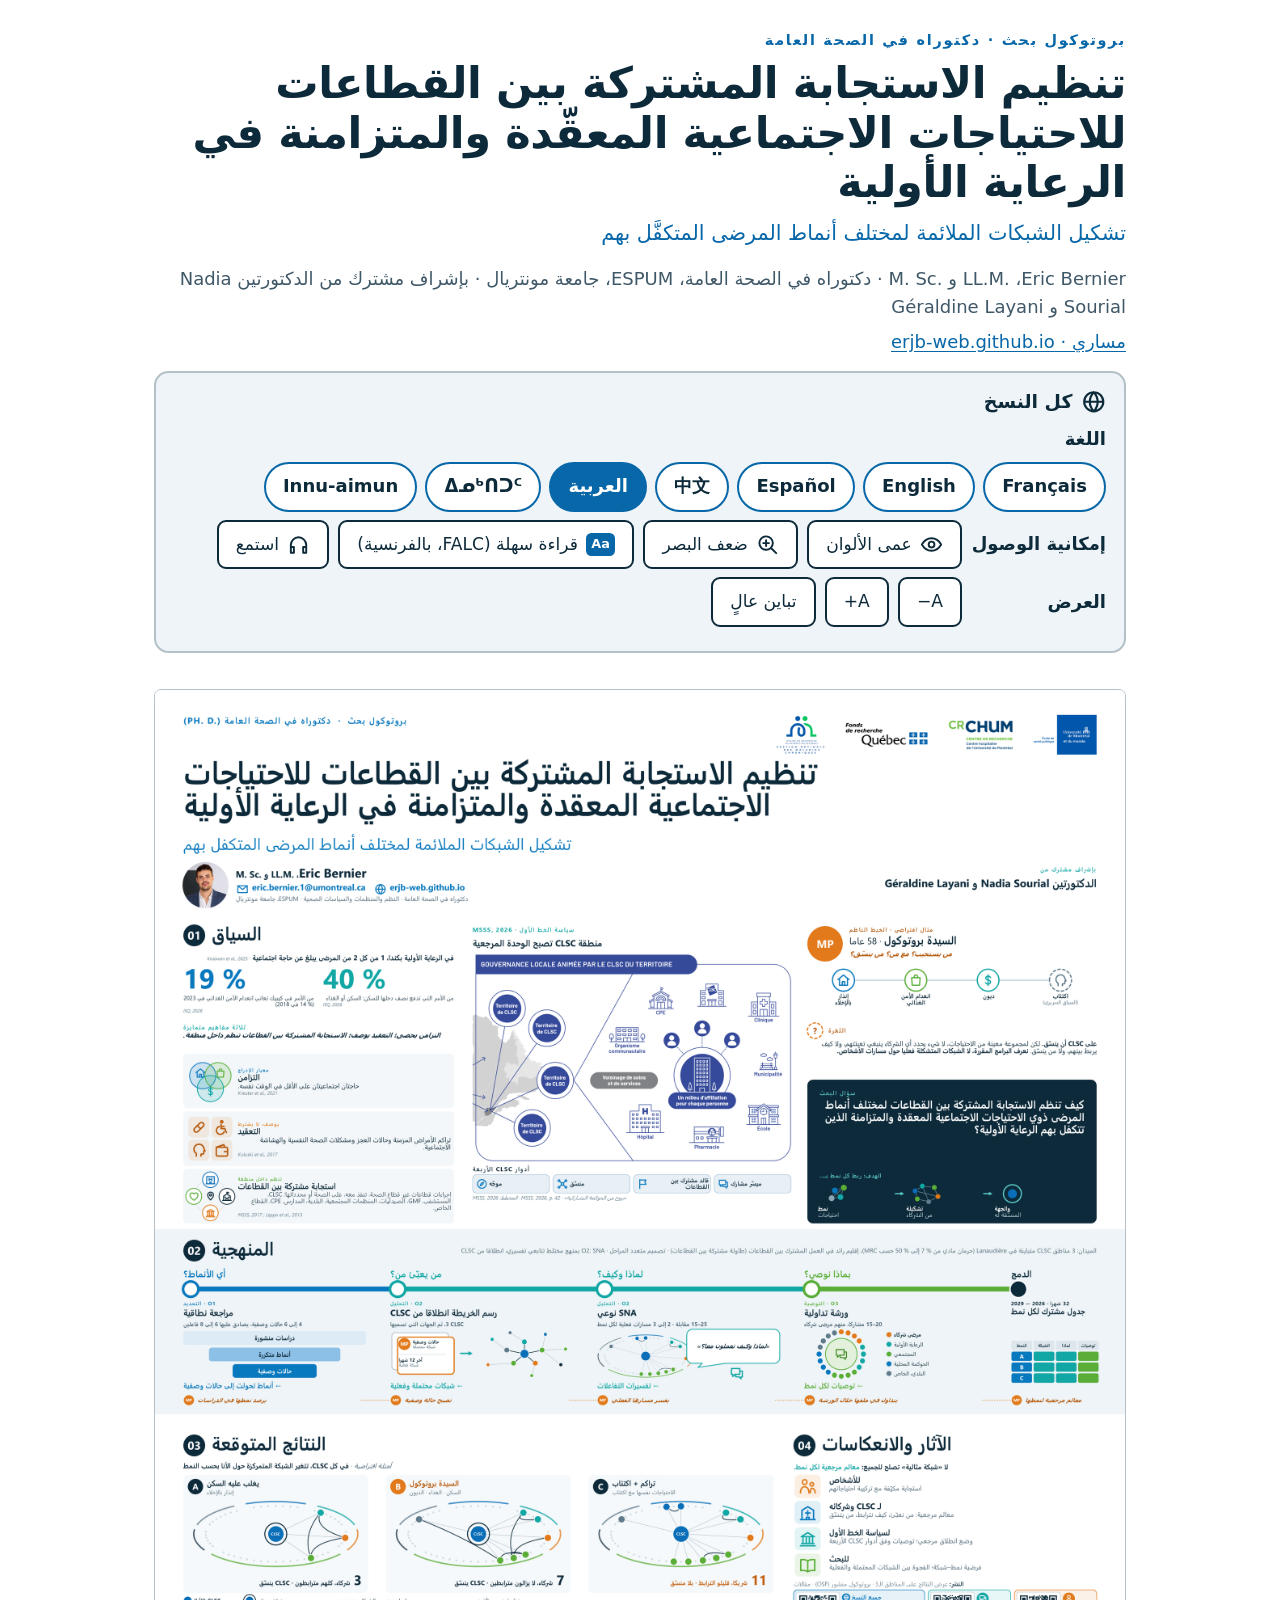
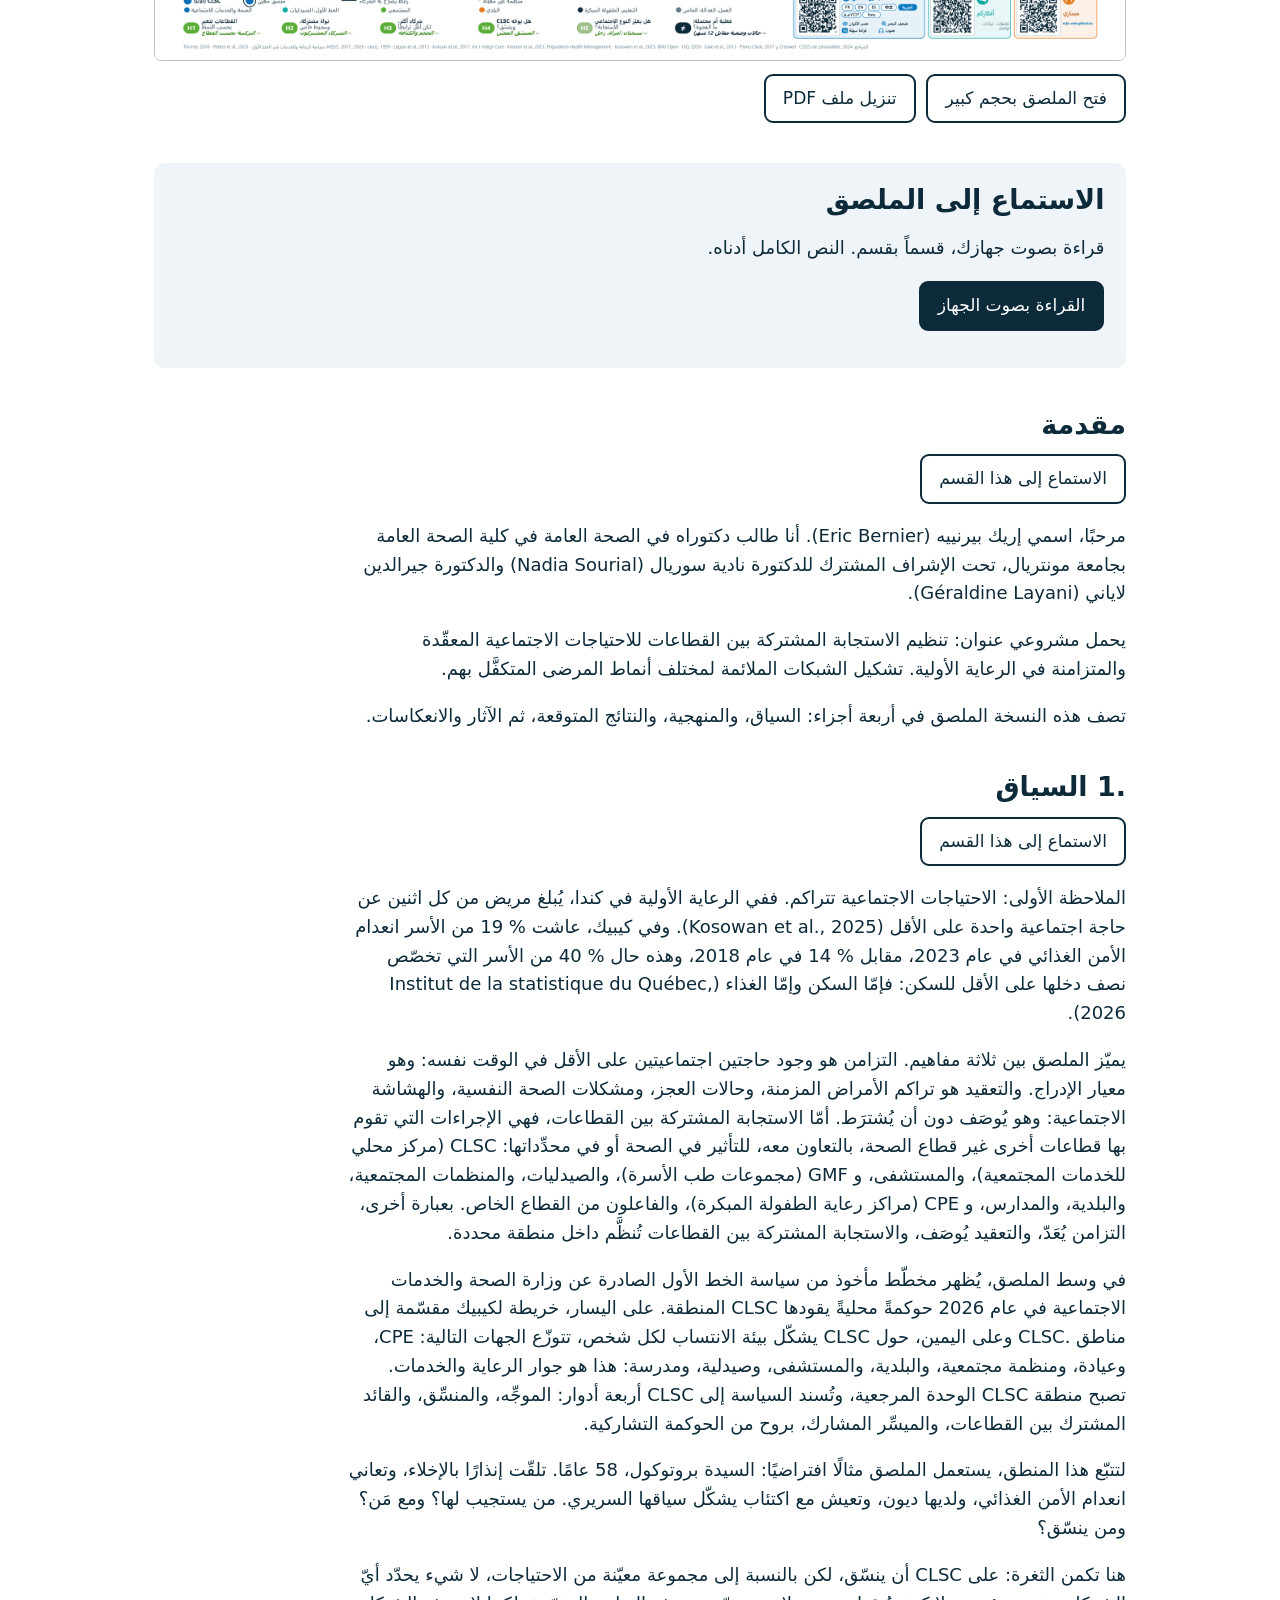
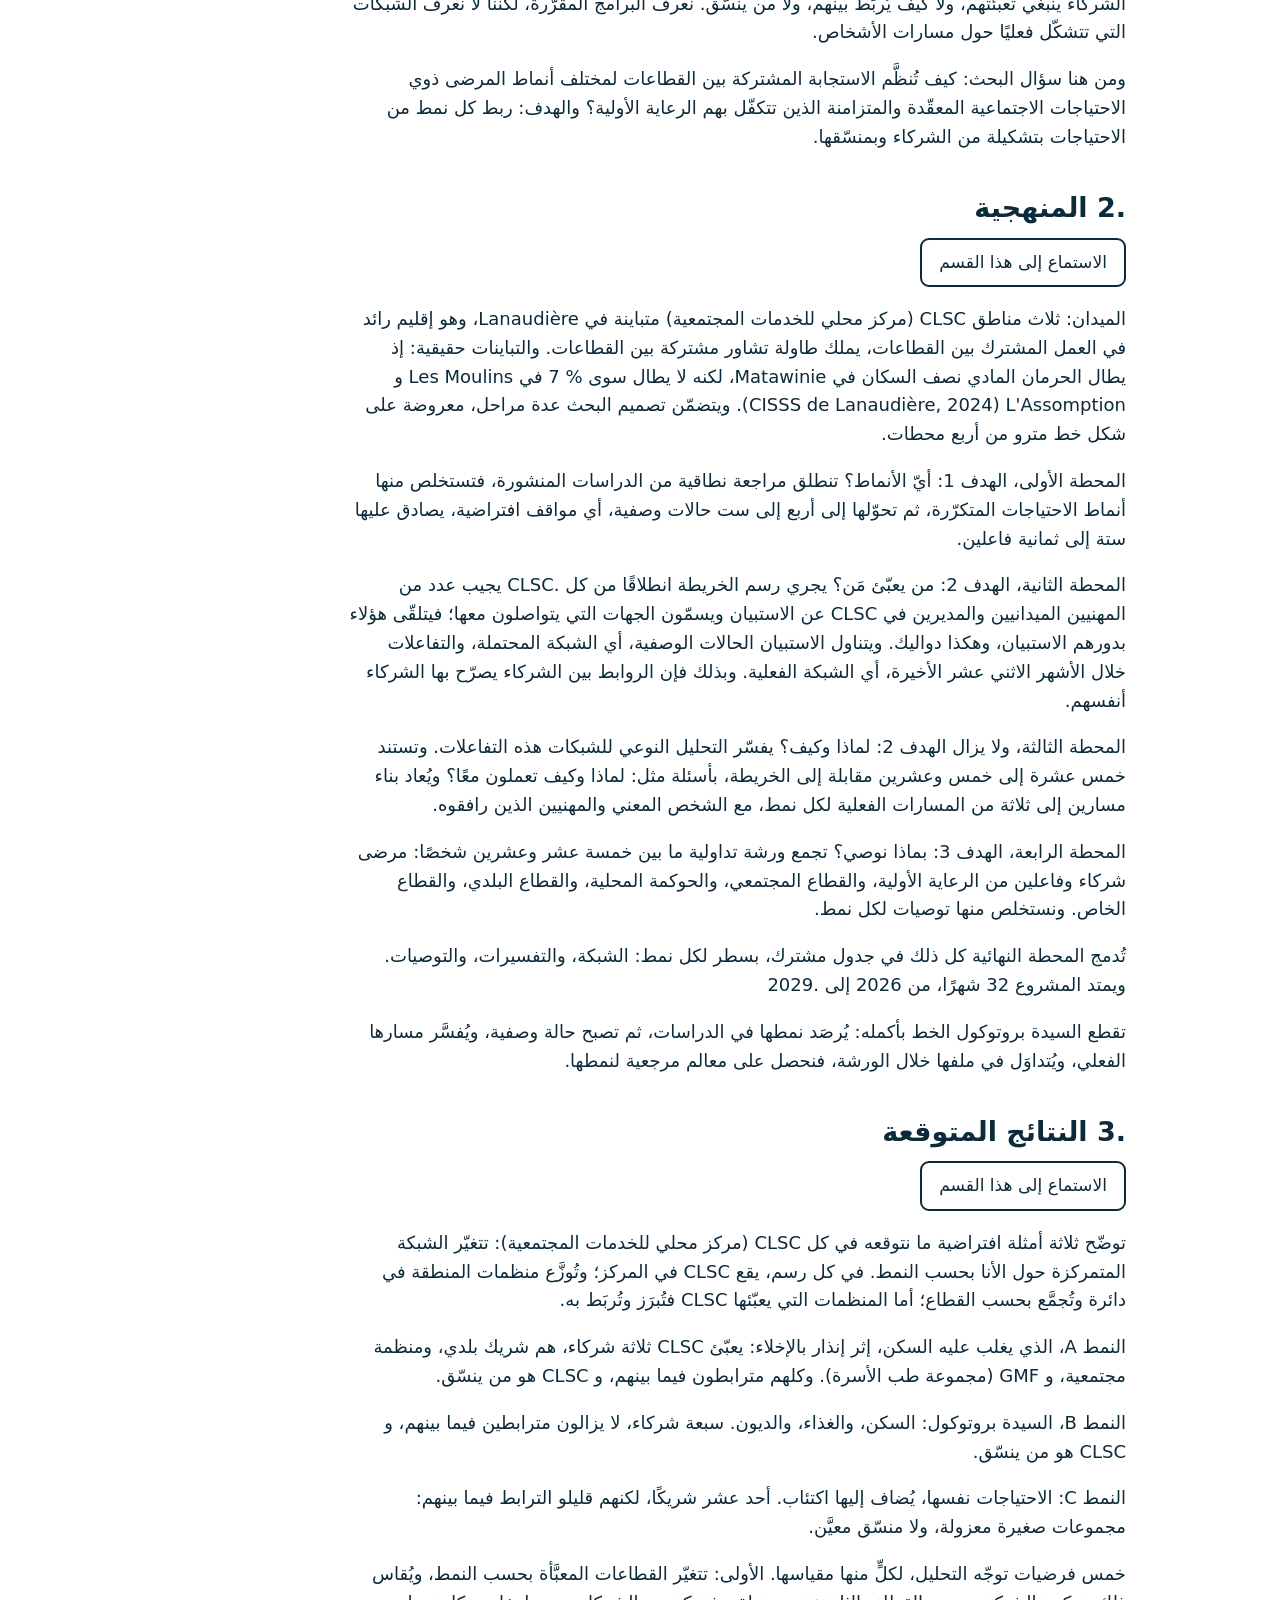
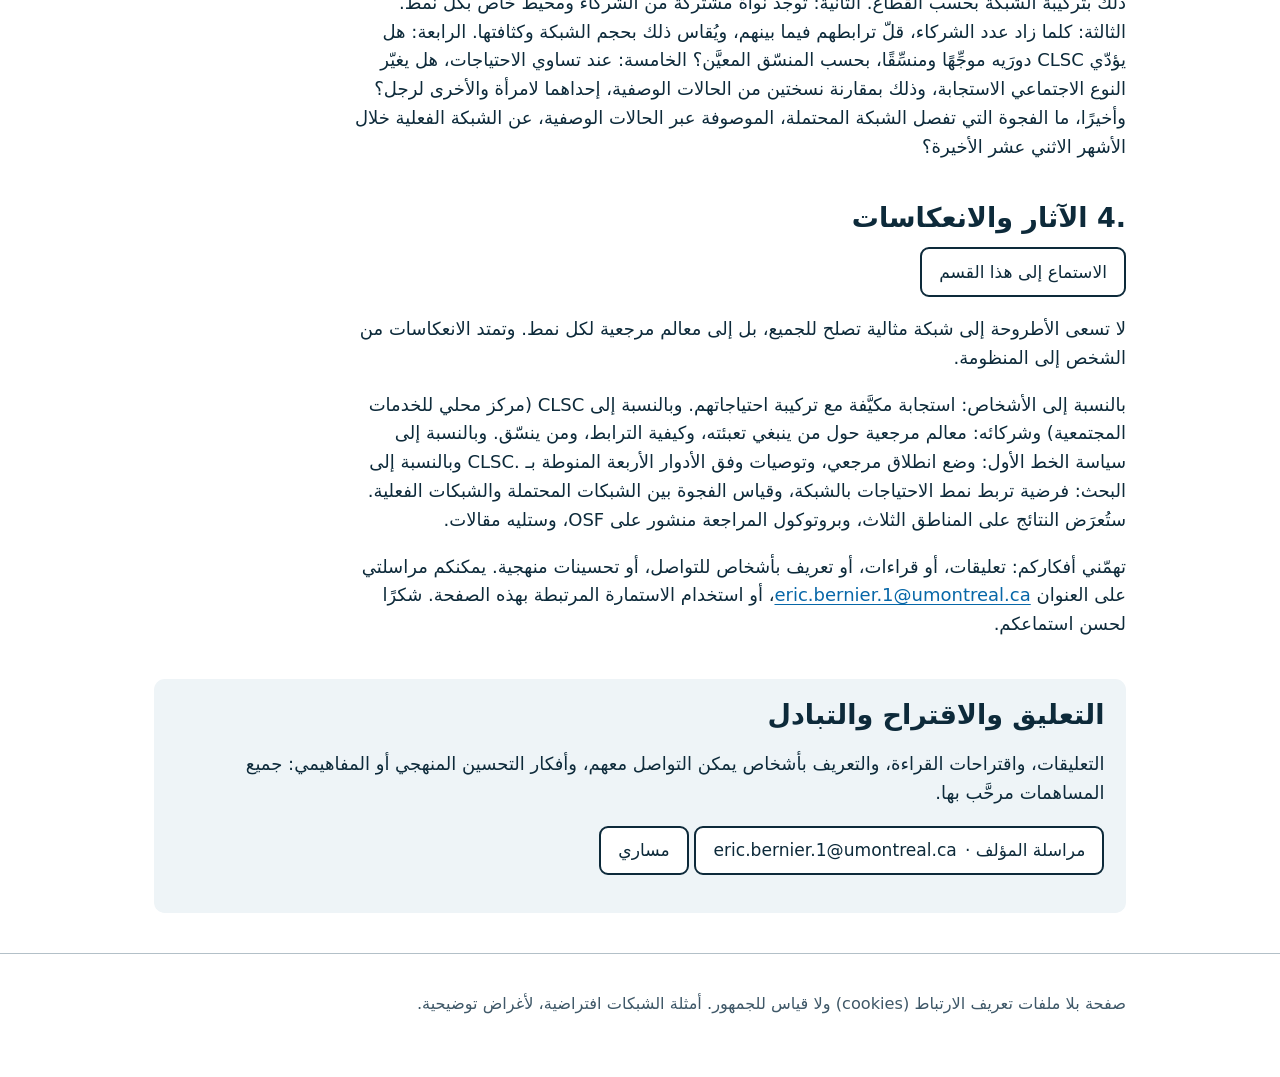
==== commit 0497e5e6: "Inuktitut et innu-aimun (traductions préliminaires), fichiers audio .webm acceptés" ====
--- a/ar/index.html
+++ b/ar/index.html
@@ -10,6 +10,8 @@
 <link rel="alternate" hreflang="es" href="../es/">
 <link rel="alternate" hreflang="zh-Hans" href="../zh/">
 <link rel="alternate" hreflang="ar" href="../ar/">
+<link rel="alternate" hreflang="iu" href="../iu/">
+<link rel="alternate" hreflang="moe" href="../innu/">
 <link rel="stylesheet" href="../assets/style.css">
 </head>
 <body>
@@ -28,6 +30,8 @@
 <li><a href="../es/" hreflang="es" lang="es">Español</a></li>
 <li><a href="../zh/" hreflang="zh-Hans" lang="zh-Hans">中文</a></li>
 <li><a href="../ar/" hreflang="ar" lang="ar" aria-current="page">العربية</a></li>
+<li><a href="../iu/" hreflang="iu" lang="iu">ᐃᓄᒃᑎᑐᑦ</a></li>
+<li><a href="../innu/" hreflang="moe" lang="moe">Innu-aimun</a></li>
 </ul></div>
 <div class="row"><span class="lab">إمكانية الوصول</span>
 <button type="button" id="daltonisme" aria-pressed="false"><svg class="ic" viewBox="0 0 24 24" aria-hidden="true" focusable="false"><path d="M2 12 C4.5 7.5 8 5.5 12 5.5 C16 5.5 19.5 7.5 22 12 C19.5 16.5 16 18.5 12 18.5 C8 18.5 4.5 16.5 2 12 Z M12 15 A3 3 0 1 0 12 9 A3 3 0 1 0 12 15 Z" fill="none" stroke="currentColor" stroke-width="2" stroke-linecap="round" stroke-linejoin="round"/></svg>عمى الألوان</button>
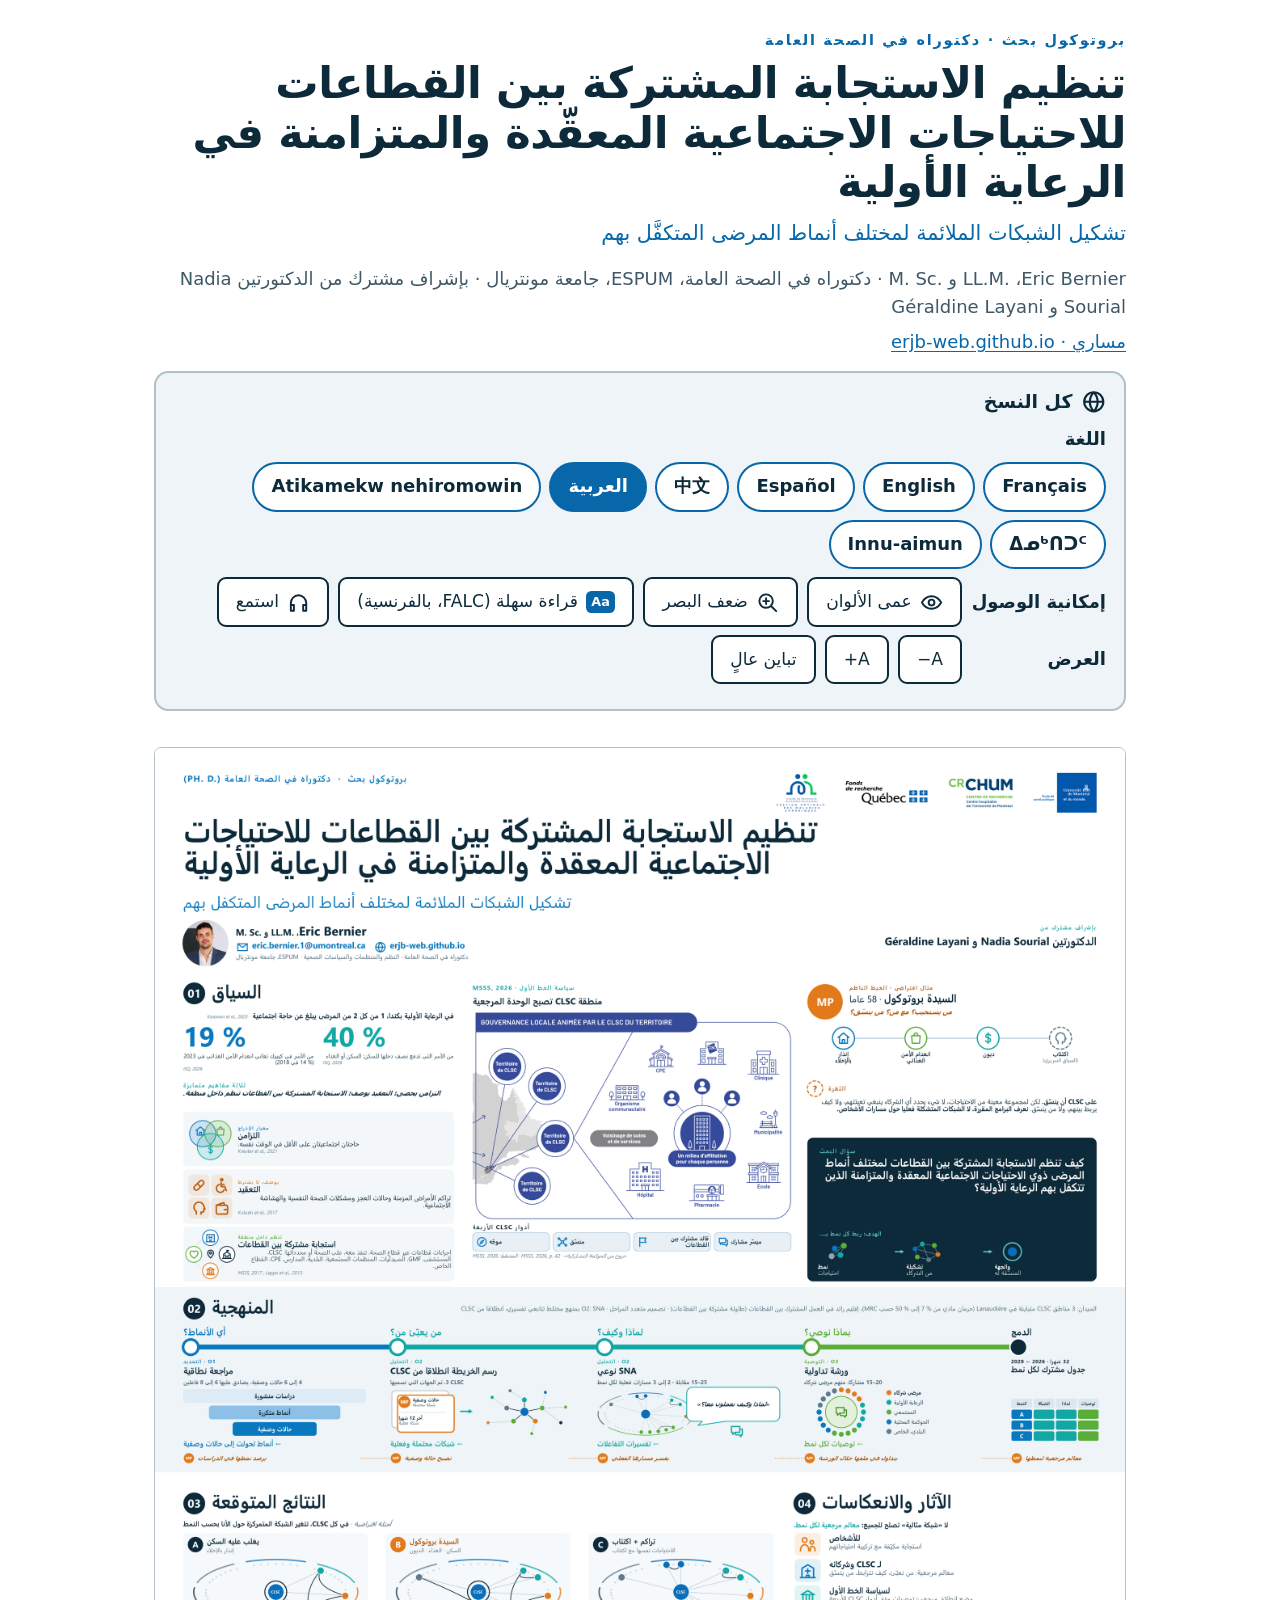
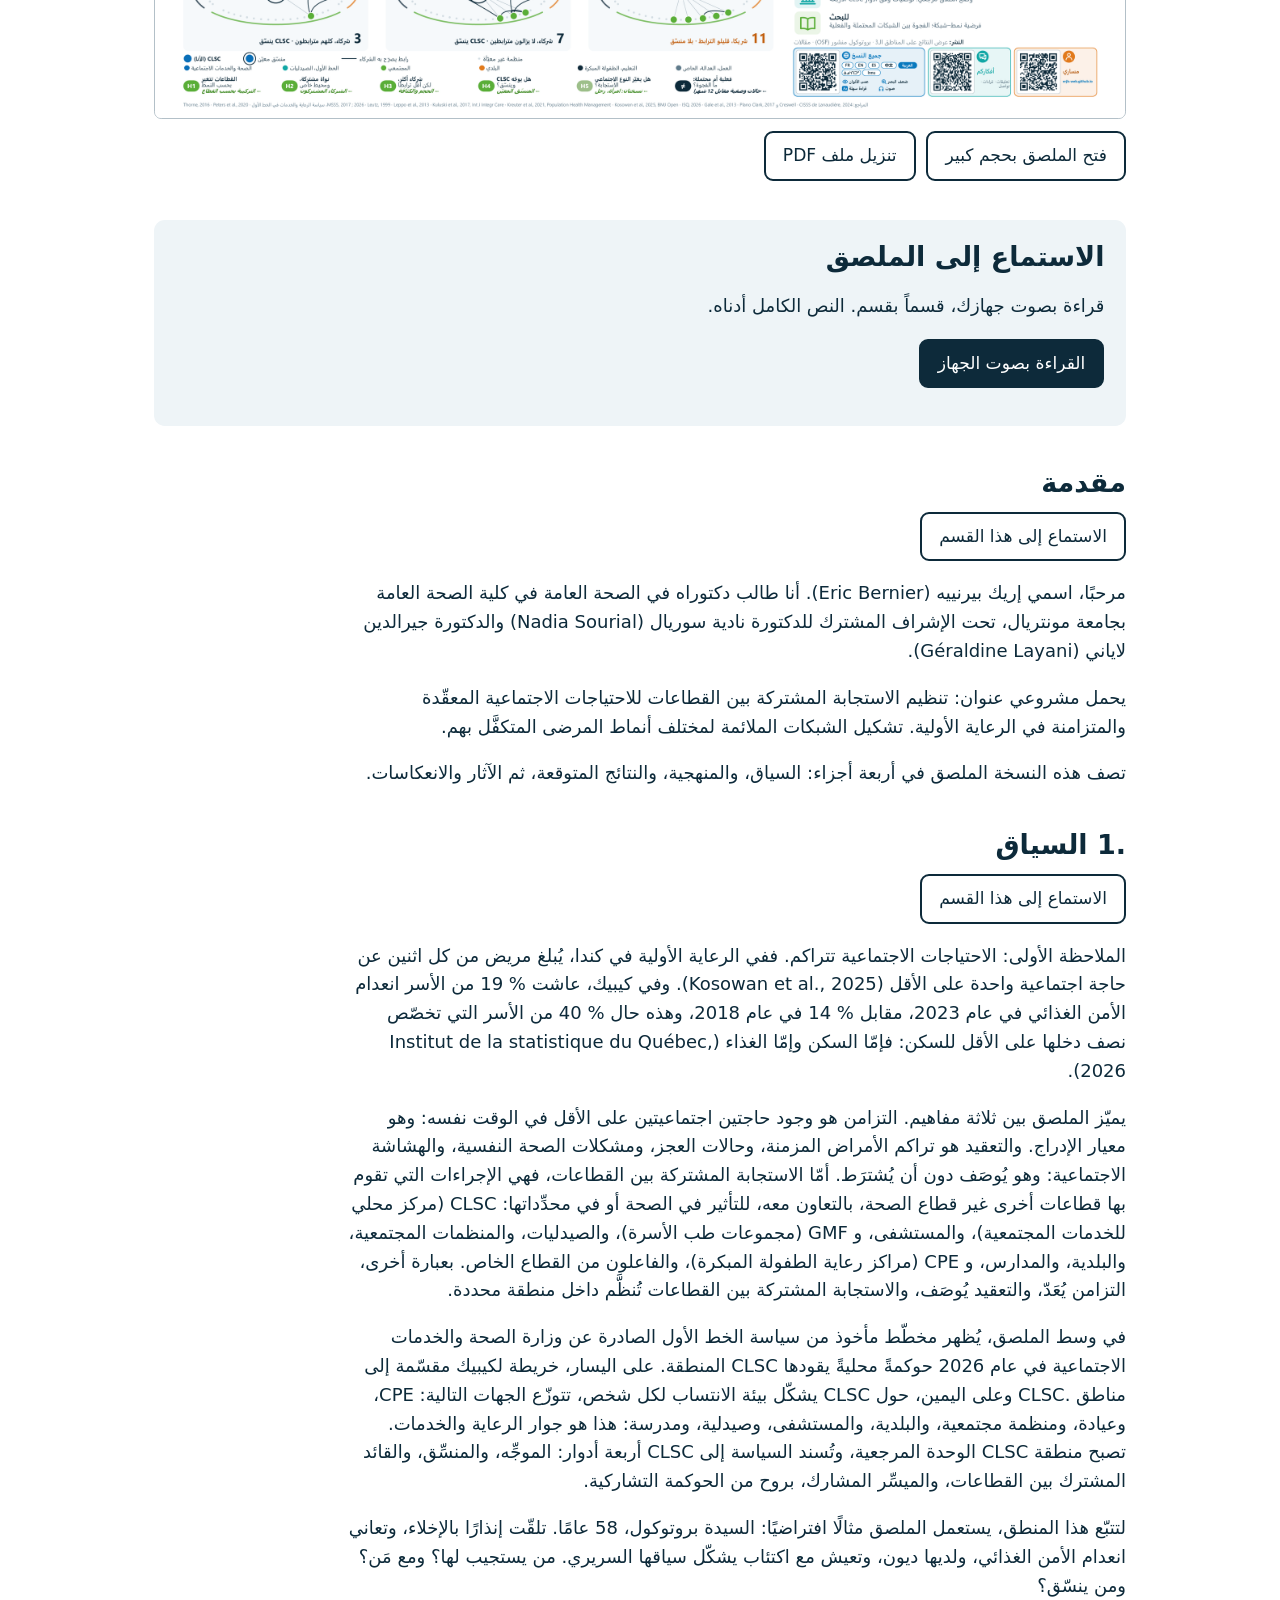
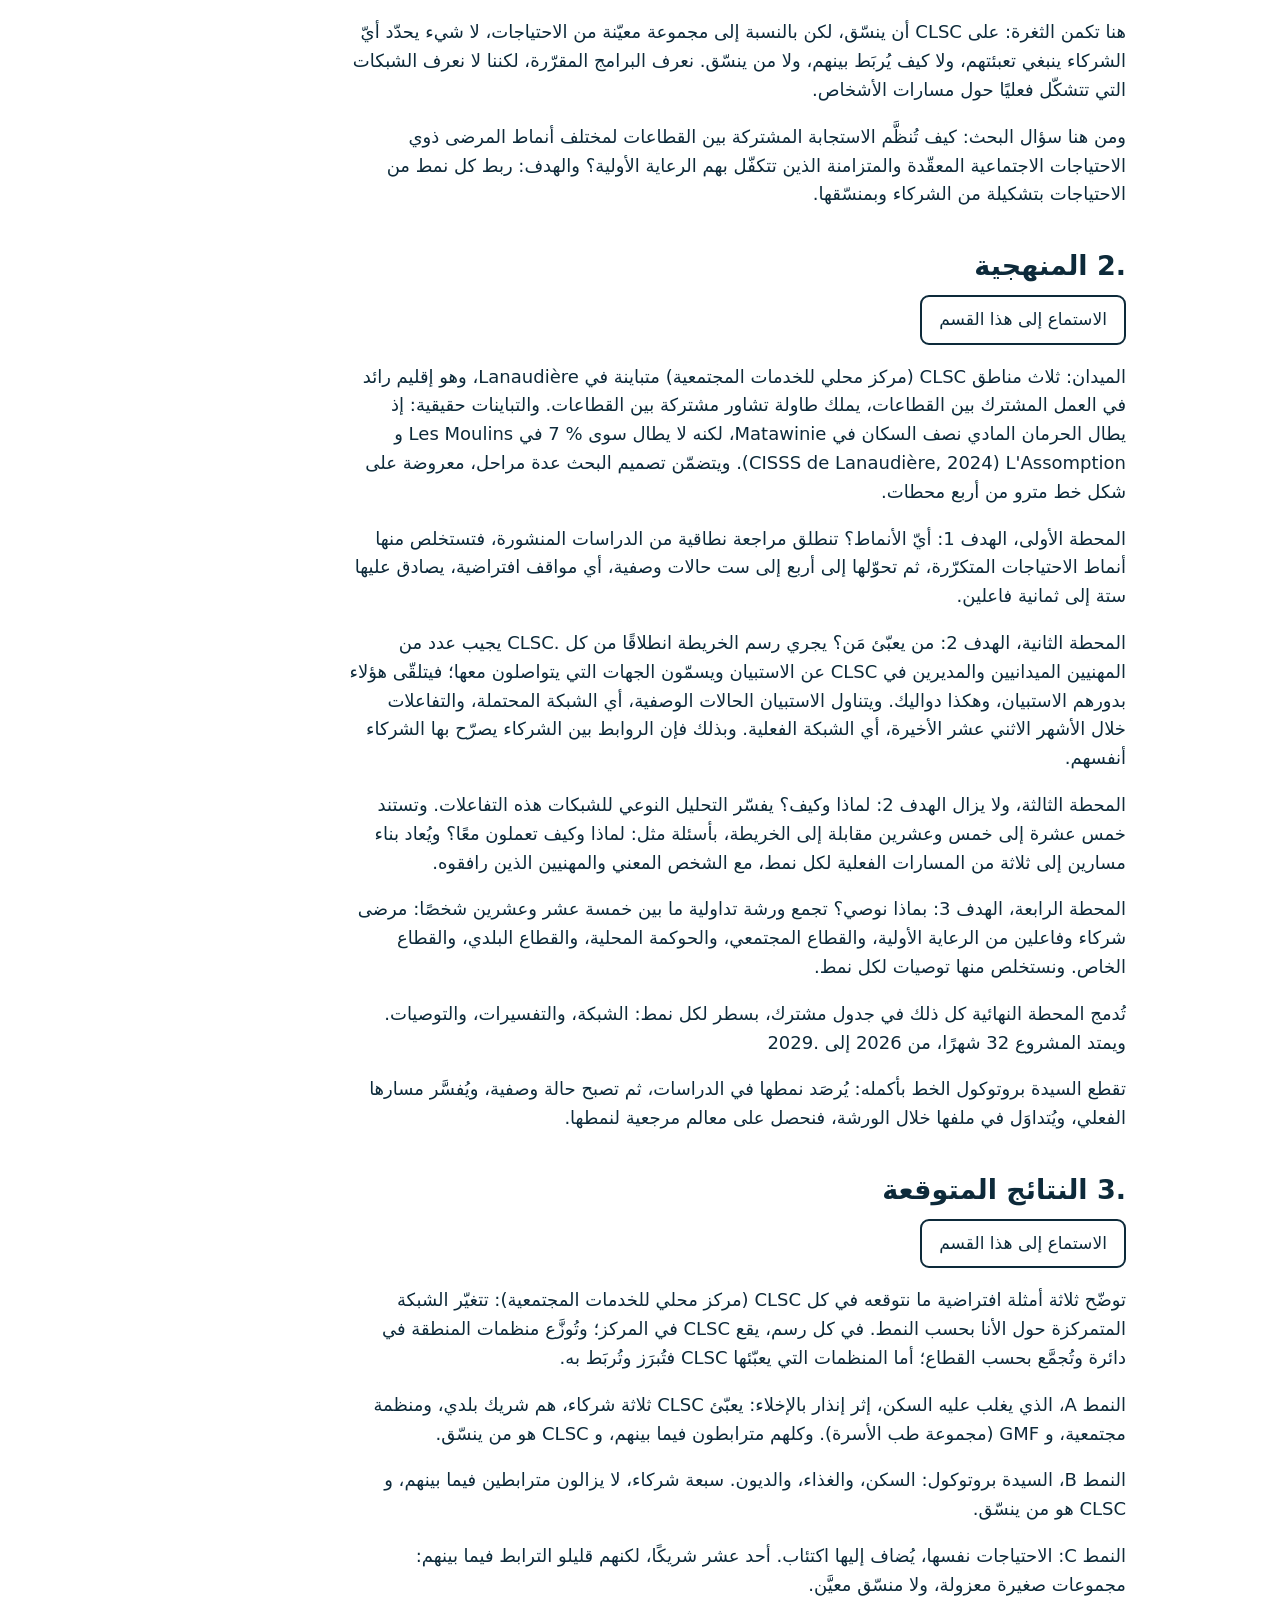
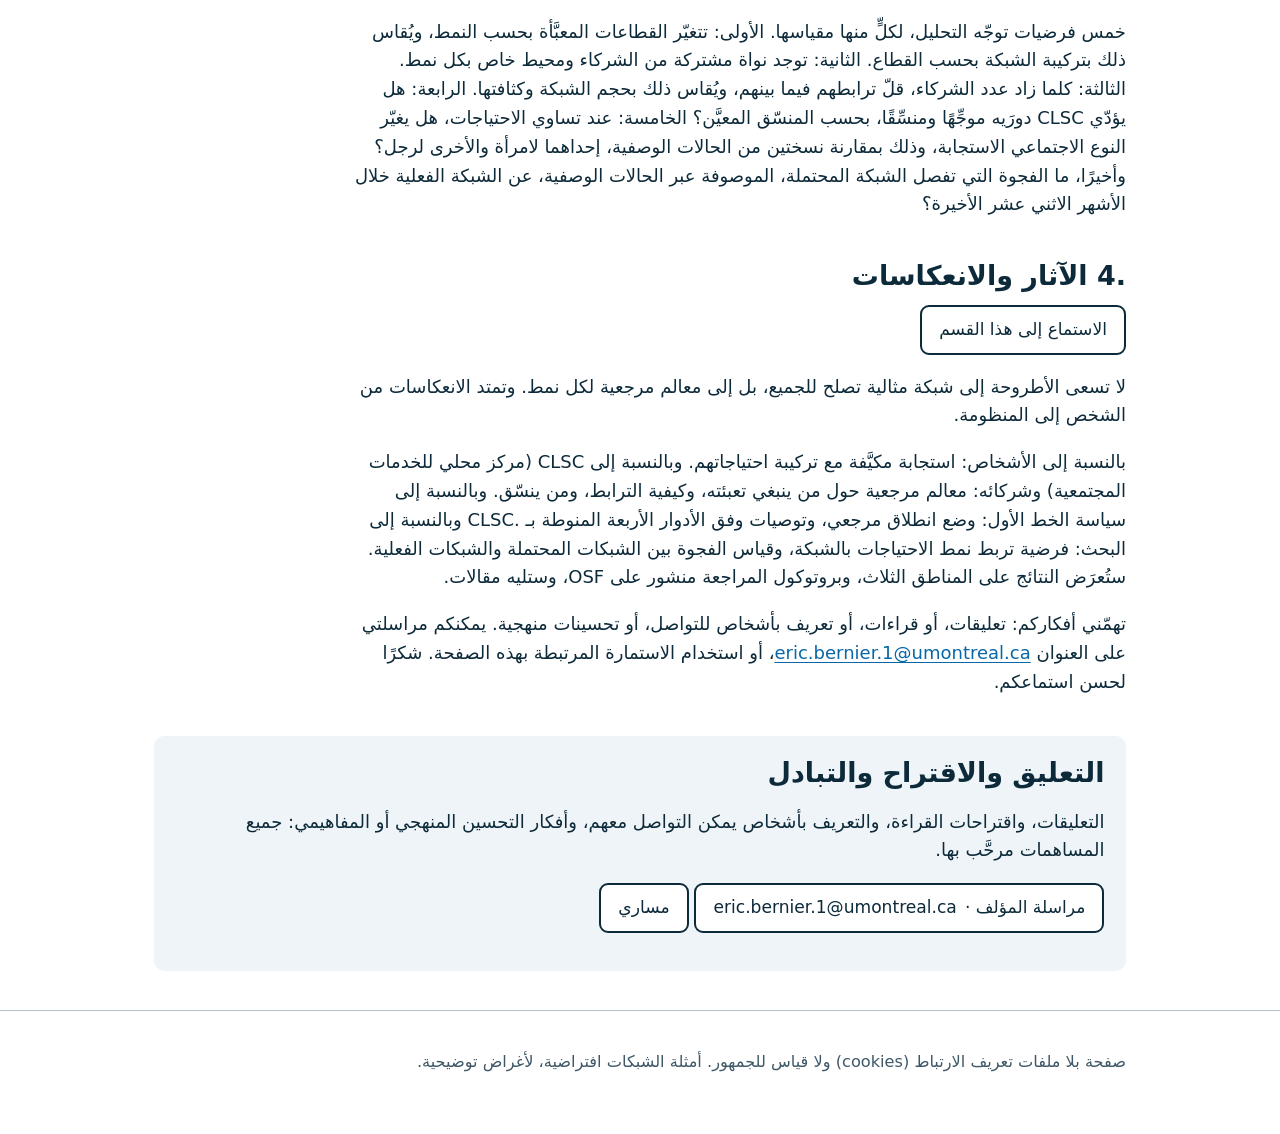
==== commit 014f5b2c: "Affiche FR corrigée (visuels des retombées, portrait), atikamekw ajouté, inuktitut et innu-aimun rév" ====
--- a/ar/index.html
+++ b/ar/index.html
@@ -10,6 +10,7 @@
 <link rel="alternate" hreflang="es" href="../es/">
 <link rel="alternate" hreflang="zh-Hans" href="../zh/">
 <link rel="alternate" hreflang="ar" href="../ar/">
+<link rel="alternate" hreflang="atj" href="../atj/">
 <link rel="alternate" hreflang="iu" href="../iu/">
 <link rel="alternate" hreflang="moe" href="../innu/">
 <link rel="stylesheet" href="../assets/style.css">
@@ -30,6 +31,7 @@
 <li><a href="../es/" hreflang="es" lang="es">Español</a></li>
 <li><a href="../zh/" hreflang="zh-Hans" lang="zh-Hans">中文</a></li>
 <li><a href="../ar/" hreflang="ar" lang="ar" aria-current="page">العربية</a></li>
+<li><a href="../atj/" hreflang="atj" lang="atj">Atikamekw nehiromowin</a></li>
 <li><a href="../iu/" hreflang="iu" lang="iu">ᐃᓄᒃᑎᑐᑦ</a></li>
 <li><a href="../innu/" hreflang="moe" lang="moe">Innu-aimun</a></li>
 </ul></div>
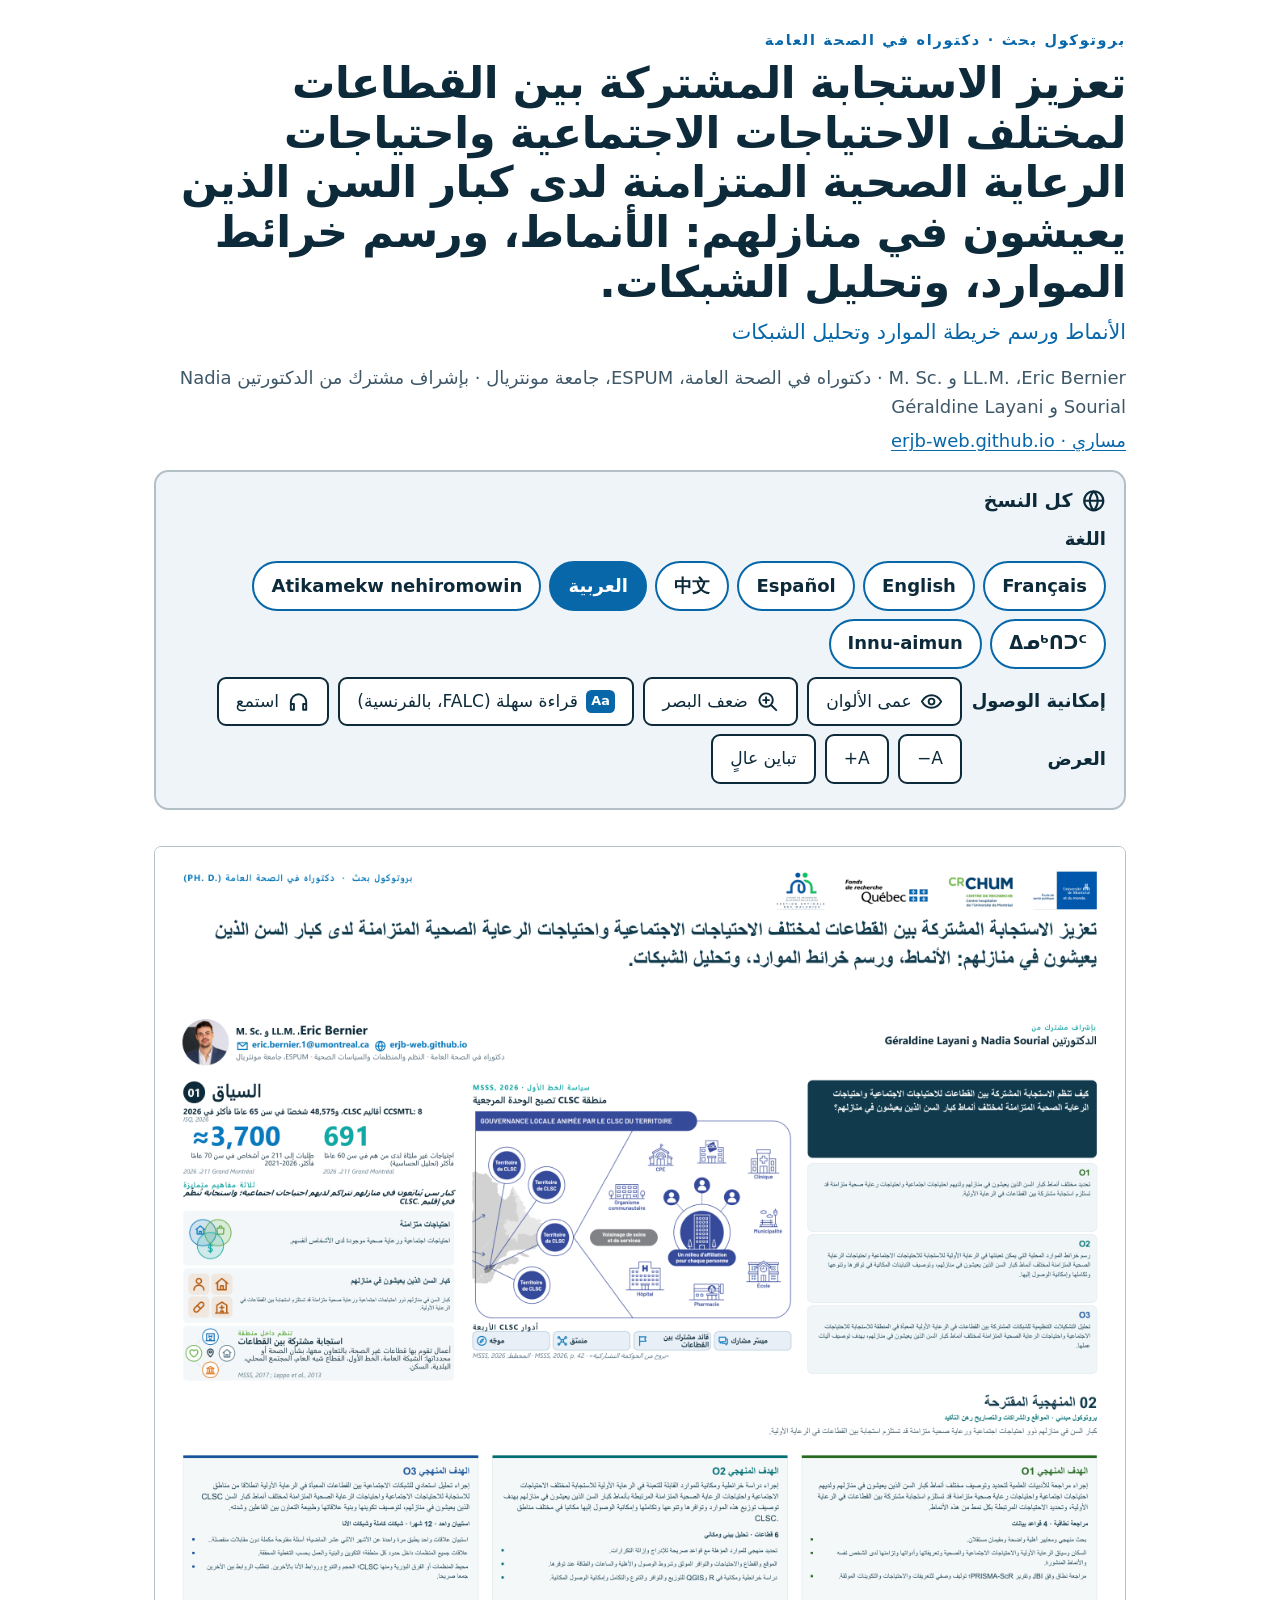
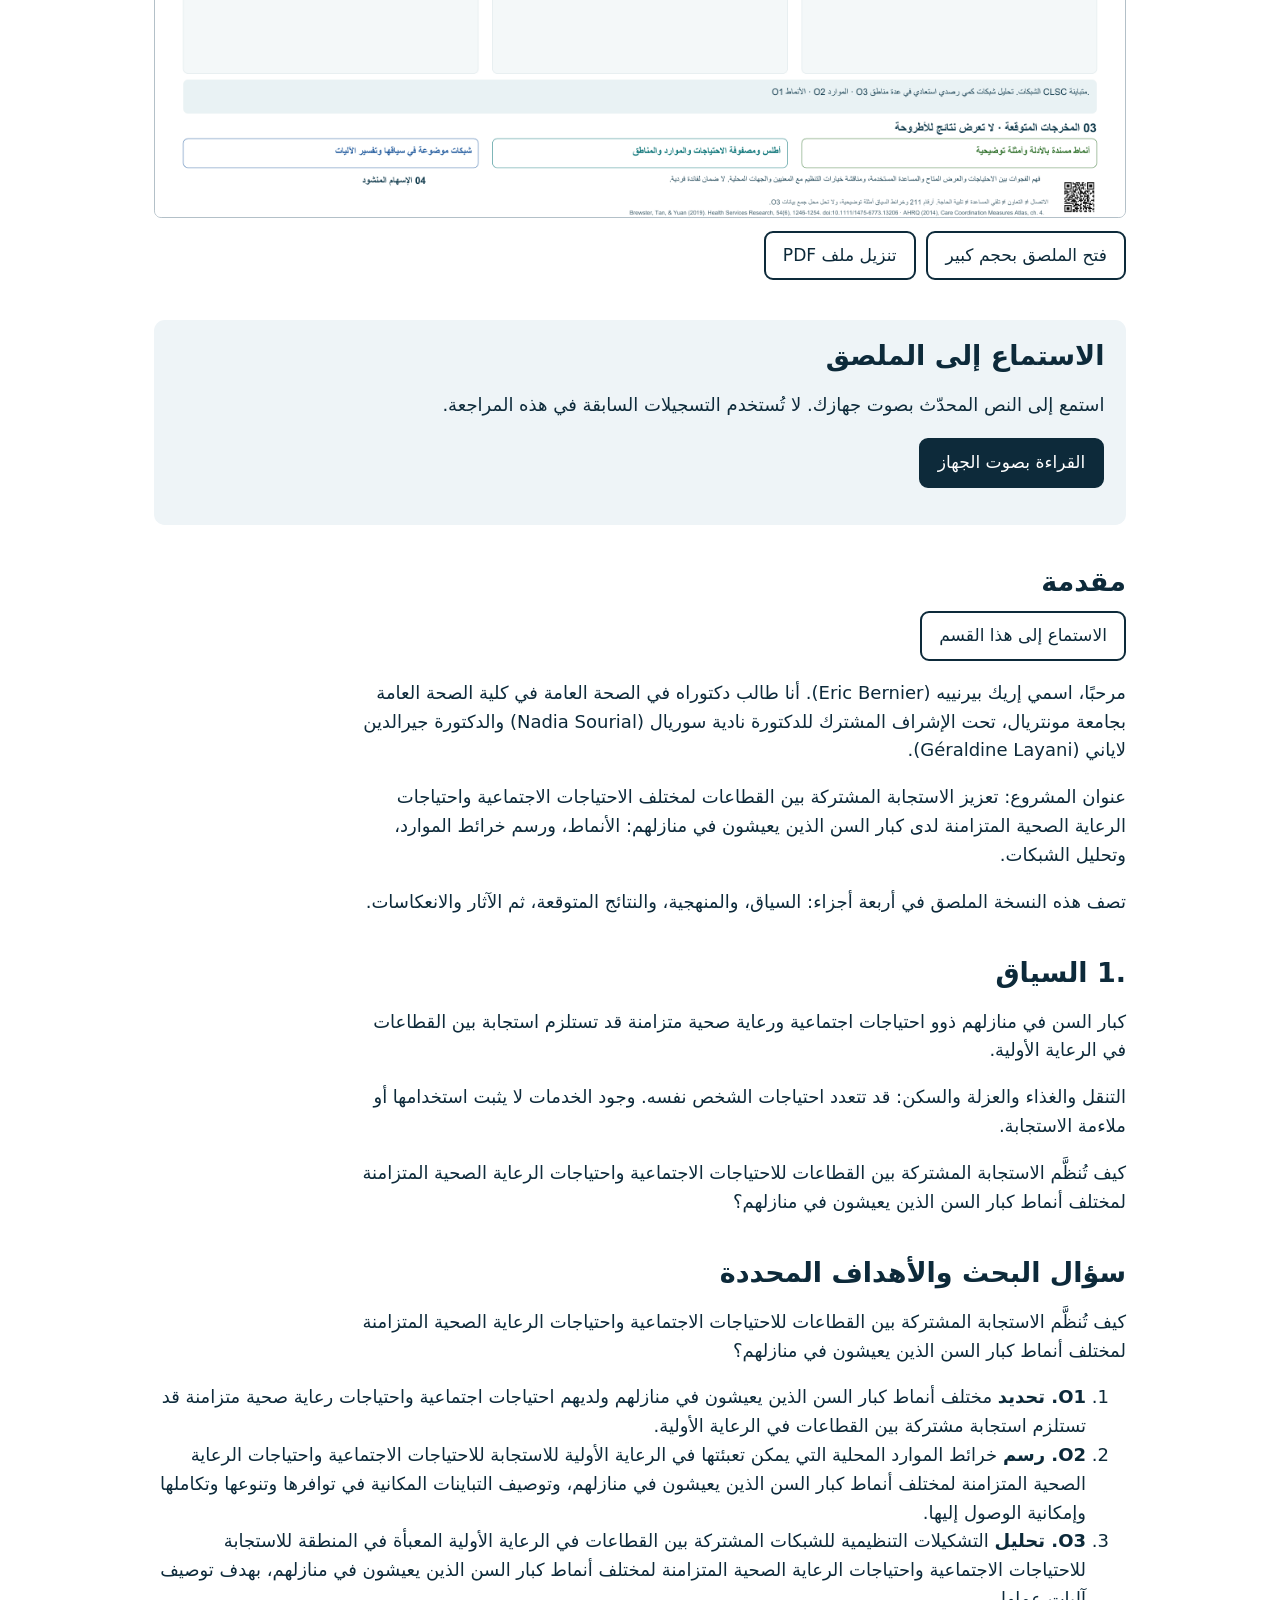
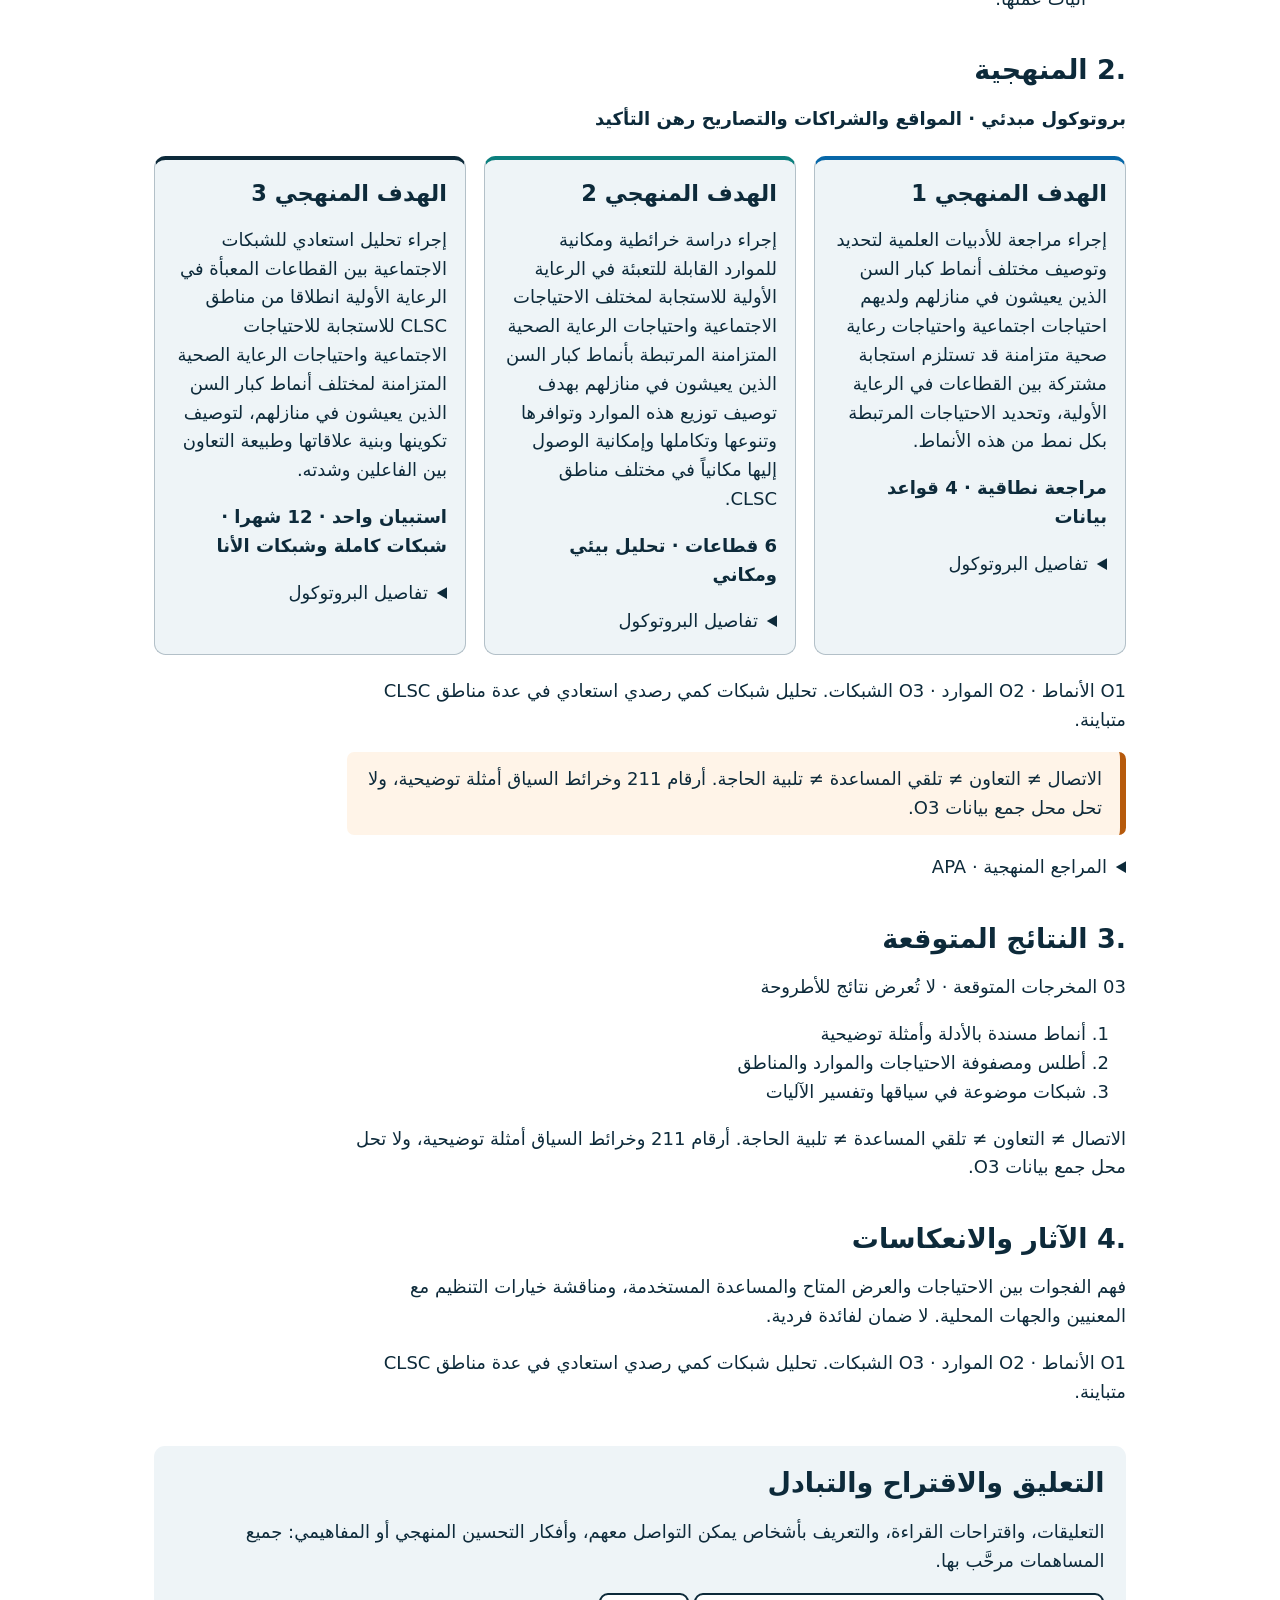
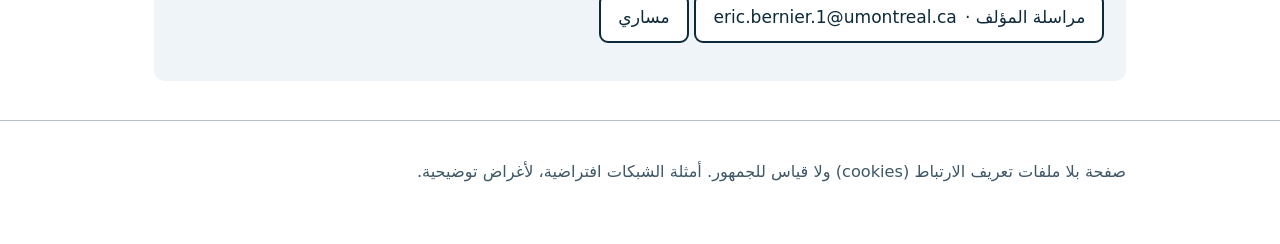
==== commit 481334bc: "Affiche" ====
--- a/ar/index.html
+++ b/ar/index.html
@@ -1,10 +1,10 @@
 <!doctype html>
-<html lang="ar" dir="rtl" data-tts="ar-SA">
+<html lang="ar" dir="rtl" data-tts="ar-SA" data-version-methodologie="2026-10-21">
 <head>
 <meta charset="utf-8">
 <meta name="viewport" content="width=device-width, initial-scale=1">
-<title>تنظيم الاستجابة المشتركة بين القطاعات للاحتياجات الاجتماعية المعقّدة والمتزامنة في الرعاية الأولية</title>
-<meta name="description" content="تشكيل الشبكات الملائمة لمختلف أنماط المرضى المتكفَّل بهم">
+<title>تعزيز الاستجابة المشتركة بين القطاعات لمختلف الاحتياجات الاجتماعية واحتياجات الرعاية الصحية المتزامنة لدى كبار السن الذين يعيشون في منازلهم: الأنماط، ورسم خرائط الموارد، وتحليل الشبكات.</title>
+<meta name="description" content="الأنماط ورسم خريطة الموارد وتحليل الشبكات">
 <link rel="alternate" hreflang="fr" href=".././">
 <link rel="alternate" hreflang="en" href="../en/">
 <link rel="alternate" hreflang="es" href="../es/">
@@ -13,14 +13,14 @@
 <link rel="alternate" hreflang="atj" href="../atj/">
 <link rel="alternate" hreflang="iu" href="../iu/">
 <link rel="alternate" hreflang="moe" href="../innu/">
-<link rel="stylesheet" href="../assets/style.css">
+<link rel="stylesheet" href="../assets/style.css?v=e0b63c5130">
 </head>
 <body>
 <a class="skip" href="#contenu">الانتقال إلى المحتوى</a>
 <header class="top"><div class="wrap">
 <p class="kicker">بروتوكول بحث · دكتوراه في الصحة العامة</p>
-<h1>تنظيم الاستجابة المشتركة بين القطاعات للاحتياجات الاجتماعية المعقّدة والمتزامنة في الرعاية الأولية</h1>
-<p class="subtitle">تشكيل الشبكات الملائمة لمختلف أنماط المرضى المتكفَّل بهم</p>
+<h1>تعزيز الاستجابة المشتركة بين القطاعات لمختلف الاحتياجات الاجتماعية واحتياجات الرعاية الصحية المتزامنة لدى كبار السن الذين يعيشون في منازلهم: الأنماط، ورسم خرائط الموارد، وتحليل الشبكات.</h1>
+<p class="subtitle">الأنماط ورسم خريطة الموارد وتحليل الشبكات</p>
 <p class="byline"><bdi>Eric Bernier</bdi>، <bdi>LL.M.</bdi> و <bdi>M. Sc.</bdi> · دكتوراه في الصحة العامة، <bdi>ESPUM</bdi>، جامعة مونتريال · بإشراف مشترك من الدكتورتين <bdi>Nadia Sourial</bdi> و <bdi>Géraldine Layani</bdi></p>
 <p class="byline"><a href="https://erjb-web.github.io/#parcours">مساري · erjb-web.github.io</a></p>
 <nav class="versions" aria-labelledby="h-versions">
@@ -47,65 +47,36 @@
 </nav>
 </div></header>
 <main id="contenu" class="wrap">
-<figure id="affiche-fig"><img id="affiche" src="../img/affiche-ar.png" data-std="../img/affiche-ar.png" data-cb="../img/affiche-ar-daltonien.png" alt="ملصق علمي من أربعة أجزاء: السياق، والمنهجية، والنتائج المتوقعة، والآثار والانعكاسات. الوصف الكامل في نص هذه الصفحة." data-alt-std="ملصق علمي من أربعة أجزاء: السياق، والمنهجية، والنتائج المتوقعة، والآثار والانعكاسات. الوصف الكامل في نص هذه الصفحة." data-alt-cb="الملصق في نسخة ملائمة لعمى الألوان: ألوان Okabe-Ito وشكل مختلف لكل قطاع في الشبكات. الوصف الكامل في نص هذه الصفحة." width="2400" height="2400">
-<figcaption><a class="btn" href="../img/affiche-ar.png" data-std="../img/affiche-ar.png" data-cb="../img/affiche-ar-daltonien.png">فتح الملصق بحجم كبير</a><a class="btn" href="../pdf/affiche-ar.pdf" data-std="../pdf/affiche-ar.pdf" data-cb="../pdf/affiche-ar-daltonien.pdf">تنزيل ملف PDF</a></figcaption></figure>
+<figure id="affiche-fig"><img id="affiche" src="../img/affiche-ar.png?v=3f5e9ce9ed" data-std="../img/affiche-ar.png?v=3f5e9ce9ed" data-cb="../img/affiche-ar-daltonien.png?v=4c20aa3f57" alt="ملصق علمي من أربعة أجزاء: السياق، والمنهجية، والنتائج المتوقعة، والآثار والانعكاسات. الوصف الكامل في نص هذه الصفحة." data-alt-std="ملصق علمي من أربعة أجزاء: السياق، والمنهجية، والنتائج المتوقعة، والآثار والانعكاسات. الوصف الكامل في نص هذه الصفحة." data-alt-cb="الملصق في نسخة ملائمة لعمى الألوان: ألوان Okabe-Ito وشكل مختلف لكل قطاع في الشبكات. الوصف الكامل في نص هذه الصفحة." width="2400" height="2400">
+<figcaption><a class="btn" href="../img/affiche-ar.png?v=3f5e9ce9ed" data-std="../img/affiche-ar.png?v=3f5e9ce9ed" data-cb="../img/affiche-ar-daltonien.png?v=4c20aa3f57">فتح الملصق بحجم كبير</a><a class="btn" href="../pdf/affiche-ar.pdf?v=73c567191e" data-std="../pdf/affiche-ar.pdf?v=73c567191e" data-cb="../pdf/affiche-ar-daltonien.pdf?v=ece641e4ca">تنزيل ملف PDF</a></figcaption></figure>
 <section class="zoom" aria-labelledby="h-zoom"><h2 id="h-zoom">الملصق مكبَّراً، جزءاً جزءاً</h2>
-<figure><h3>1 · العنوان والمؤلف</h3><img src="../img/zoom/ar-1.png" data-std="../img/zoom/ar-1.png" data-cb="../img/zoom/ar-daltonien-1.png" alt="العنوان والمؤلف" loading="lazy"><figcaption><a class="btn" href="../img/zoom/ar-1.png" data-std="../img/zoom/ar-1.png" data-cb="../img/zoom/ar-daltonien-1.png">فتح بالحجم الكامل</a></figcaption></figure>
-<figure><h3>2 · السياق: أرقام ومفاهيم</h3><img src="../img/zoom/ar-2.png" data-std="../img/zoom/ar-2.png" data-cb="../img/zoom/ar-daltonien-2.png" alt="السياق: أرقام ومفاهيم" loading="lazy"><figcaption><a class="btn" href="../img/zoom/ar-2.png" data-std="../img/zoom/ar-2.png" data-cb="../img/zoom/ar-daltonien-2.png">فتح بالحجم الكامل</a></figcaption></figure>
-<figure><h3>3 · السياق: سياسة الخط الأول</h3><img src="../img/zoom/ar-3.png" data-std="../img/zoom/ar-3.png" data-cb="../img/zoom/ar-daltonien-3.png" alt="السياق: سياسة الخط الأول" loading="lazy"><figcaption><a class="btn" href="../img/zoom/ar-3.png" data-std="../img/zoom/ar-3.png" data-cb="../img/zoom/ar-daltonien-3.png">فتح بالحجم الكامل</a></figcaption></figure>
-<figure><h3>4 · السياق: مثال افتراضي وسؤال البحث</h3><img src="../img/zoom/ar-4.png" data-std="../img/zoom/ar-4.png" data-cb="../img/zoom/ar-daltonien-4.png" alt="السياق: مثال افتراضي وسؤال البحث" loading="lazy"><figcaption><a class="btn" href="../img/zoom/ar-4.png" data-std="../img/zoom/ar-4.png" data-cb="../img/zoom/ar-daltonien-4.png">فتح بالحجم الكامل</a></figcaption></figure>
-<figure><h3>5 · المنهجية: أي الأنماط، من يعبّئ مَن</h3><img src="../img/zoom/ar-5.png" data-std="../img/zoom/ar-5.png" data-cb="../img/zoom/ar-daltonien-5.png" alt="المنهجية: أي الأنماط، من يعبّئ مَن" loading="lazy"><figcaption><a class="btn" href="../img/zoom/ar-5.png" data-std="../img/zoom/ar-5.png" data-cb="../img/zoom/ar-daltonien-5.png">فتح بالحجم الكامل</a></figcaption></figure>
-<figure><h3>6 · المنهجية: لماذا وكيف، التوصيات، الدمج</h3><img src="../img/zoom/ar-6.png" data-std="../img/zoom/ar-6.png" data-cb="../img/zoom/ar-daltonien-6.png" alt="المنهجية: لماذا وكيف، التوصيات، الدمج" loading="lazy"><figcaption><a class="btn" href="../img/zoom/ar-6.png" data-std="../img/zoom/ar-6.png" data-cb="../img/zoom/ar-daltonien-6.png">فتح بالحجم الكامل</a></figcaption></figure>
-<figure><h3>7 · النتائج المتوقعة والفرضيات</h3><img src="../img/zoom/ar-7.png" data-std="../img/zoom/ar-7.png" data-cb="../img/zoom/ar-daltonien-7.png" alt="النتائج المتوقعة والفرضيات" loading="lazy"><figcaption><a class="btn" href="../img/zoom/ar-7.png" data-std="../img/zoom/ar-7.png" data-cb="../img/zoom/ar-daltonien-7.png">فتح بالحجم الكامل</a></figcaption></figure>
-<figure><h3>8 · الآثار والانعكاسات، رموز QR</h3><img src="../img/zoom/ar-8.png" data-std="../img/zoom/ar-8.png" data-cb="../img/zoom/ar-daltonien-8.png" alt="الآثار والانعكاسات، رموز QR" loading="lazy"><figcaption><a class="btn" href="../img/zoom/ar-8.png" data-std="../img/zoom/ar-8.png" data-cb="../img/zoom/ar-daltonien-8.png">فتح بالحجم الكامل</a></figcaption></figure>
+<figure><h3>1 · العنوان والمؤلف</h3><img src="../img/zoom/ar-1.png?v=15c88dc385" data-std="../img/zoom/ar-1.png?v=15c88dc385" data-cb="../img/zoom/ar-daltonien-1.png?v=86d8092f9b" alt="العنوان والمؤلف" loading="lazy"><figcaption><a class="btn" href="../img/zoom/ar-1.png?v=15c88dc385" data-std="../img/zoom/ar-1.png?v=15c88dc385" data-cb="../img/zoom/ar-daltonien-1.png?v=86d8092f9b">فتح بالحجم الكامل</a></figcaption></figure>
+<figure><h3>2 · السياق: أرقام ومفاهيم</h3><img src="../img/zoom/ar-2.png?v=6abfbb41fe" data-std="../img/zoom/ar-2.png?v=6abfbb41fe" data-cb="../img/zoom/ar-daltonien-2.png?v=7a233dc4f3" alt="السياق: أرقام ومفاهيم" loading="lazy"><figcaption><a class="btn" href="../img/zoom/ar-2.png?v=6abfbb41fe" data-std="../img/zoom/ar-2.png?v=6abfbb41fe" data-cb="../img/zoom/ar-daltonien-2.png?v=7a233dc4f3">فتح بالحجم الكامل</a></figcaption></figure>
+<figure><h3>3 · السياق: سياسة الخط الأول</h3><img src="../img/zoom/ar-3.png?v=dc2f603dac" data-std="../img/zoom/ar-3.png?v=dc2f603dac" data-cb="../img/zoom/ar-daltonien-3.png?v=8c0507bfd6" alt="السياق: سياسة الخط الأول" loading="lazy"><figcaption><a class="btn" href="../img/zoom/ar-3.png?v=dc2f603dac" data-std="../img/zoom/ar-3.png?v=dc2f603dac" data-cb="../img/zoom/ar-daltonien-3.png?v=8c0507bfd6">فتح بالحجم الكامل</a></figcaption></figure>
+<figure><h3>4 · السياق: الاحتياجات والموارد والروابط</h3><img src="../img/zoom/ar-4.png?v=a1bd6a13b9" data-std="../img/zoom/ar-4.png?v=a1bd6a13b9" data-cb="../img/zoom/ar-daltonien-4.png?v=7f3585388c" alt="السياق: الاحتياجات والموارد والروابط" loading="lazy"><figcaption><a class="btn" href="../img/zoom/ar-4.png?v=a1bd6a13b9" data-std="../img/zoom/ar-4.png?v=a1bd6a13b9" data-cb="../img/zoom/ar-daltonien-4.png?v=7f3585388c">فتح بالحجم الكامل</a></figcaption></figure>
+<figure><h3>5 · المنهجية: الأنماط والموارد</h3><img src="../img/zoom/ar-5.png?v=47a5c23618" data-std="../img/zoom/ar-5.png?v=47a5c23618" data-cb="../img/zoom/ar-daltonien-5.png?v=1d51069c58" alt="المنهجية: الأنماط والموارد" loading="lazy"><figcaption><a class="btn" href="../img/zoom/ar-5.png?v=47a5c23618" data-std="../img/zoom/ar-5.png?v=47a5c23618" data-cb="../img/zoom/ar-daltonien-5.png?v=1d51069c58">فتح بالحجم الكامل</a></figcaption></figure>
+<figure><h3>6 · المنهجية: الشبكات والمقابلات</h3><img src="../img/zoom/ar-6.png?v=5e3b582c81" data-std="../img/zoom/ar-6.png?v=5e3b582c81" data-cb="../img/zoom/ar-daltonien-6.png?v=cfd827834c" alt="المنهجية: الشبكات والمقابلات" loading="lazy"><figcaption><a class="btn" href="../img/zoom/ar-6.png?v=5e3b582c81" data-std="../img/zoom/ar-6.png?v=5e3b582c81" data-cb="../img/zoom/ar-daltonien-6.png?v=cfd827834c">فتح بالحجم الكامل</a></figcaption></figure>
+<figure><h3>7 · النتائج المتوقعة: ثلاثة منتجات</h3><img src="../img/zoom/ar-7.png?v=034c18aadf" data-std="../img/zoom/ar-7.png?v=034c18aadf" data-cb="../img/zoom/ar-daltonien-7.png?v=37c46b71aa" alt="النتائج المتوقعة: ثلاثة منتجات" loading="lazy"><figcaption><a class="btn" href="../img/zoom/ar-7.png?v=034c18aadf" data-std="../img/zoom/ar-7.png?v=034c18aadf" data-cb="../img/zoom/ar-daltonien-7.png?v=37c46b71aa">فتح بالحجم الكامل</a></figcaption></figure>
+<figure><h3>8 · الآثار والانعكاسات، رموز QR</h3><img src="../img/zoom/ar-8.png?v=2dee627bea" data-std="../img/zoom/ar-8.png?v=2dee627bea" data-cb="../img/zoom/ar-daltonien-8.png?v=2dee627bea" alt="الآثار والانعكاسات، رموز QR" loading="lazy"><figcaption><a class="btn" href="../img/zoom/ar-8.png?v=2dee627bea" data-std="../img/zoom/ar-8.png?v=2dee627bea" data-cb="../img/zoom/ar-daltonien-8.png?v=2dee627bea">فتح بالحجم الكامل</a></figcaption></figure>
 </section>
-<section class="listen" aria-labelledby="ecouter"><h2 id="ecouter">الاستماع إلى الملصق</h2><p>قراءة بصوت جهازك، قسماً بقسم. النص الكامل أدناه.</p>
+<section class="listen" aria-labelledby="ecouter"><h2 id="ecouter">الاستماع إلى الملصق</h2><p data-say="استمع إلى النص المحدّث بصوت جهازك. لا تُستخدم التسجيلات السابقة في هذه المراجعة.">استمع إلى النص المحدّث بصوت جهازك. لا تُستخدم التسجيلات السابقة في هذه المراجعة.</p>
 <p id="no-voice" class="note hidden">لا توجد نسخة صوتية بهذه اللغة بعد.</p>
 <p><button type="button" class="tts primary btn" data-speak="all">القراءة بصوت الجهاز</button> <button type="button" id="stop" class="tts hidden">إيقاف القراءة</button></p>
 </section>
 <section class="text" id="intro" aria-labelledby="h-intro"><h2 id="h-intro">مقدمة</h2>
 <p class="say"><button type="button" class="tts" data-speak="intro">الاستماع إلى هذا القسم</button></p>
 <p data-say="مرحبًا، اسمي إريك بيرنييه (Eric Bernier). أنا طالب دكتوراه في الصحة العامة في كلية الصحة العامة بجامعة مونتريال، تحت الإشراف المشترك للدكتورة نادية سوريال (Nadia Sourial) والدكتورة جيرالدين لاياني (Géraldine Layani).">مرحبًا، اسمي إريك بيرنييه (<bdi>Eric Bernier</bdi>). أنا طالب دكتوراه في الصحة العامة في كلية الصحة العامة بجامعة مونتريال، تحت الإشراف المشترك للدكتورة نادية سوريال (<bdi>Nadia Sourial</bdi>) والدكتورة جيرالدين لاياني (<bdi>Géraldine Layani</bdi>).</p>
-<p data-say="يحمل مشروعي عنوان: تنظيم الاستجابة المشتركة بين القطاعات للاحتياجات الاجتماعية المعقّدة والمتزامنة في الرعاية الأولية. تشكيل الشبكات الملائمة لمختلف أنماط المرضى المتكفَّل بهم.">يحمل مشروعي عنوان: تنظيم الاستجابة المشتركة بين القطاعات للاحتياجات الاجتماعية المعقّدة والمتزامنة في الرعاية الأولية. تشكيل الشبكات الملائمة لمختلف أنماط المرضى المتكفَّل بهم.</p>
+<p data-say="عنوان المشروع: تعزيز الاستجابة المشتركة بين القطاعات لمختلف الاحتياجات الاجتماعية واحتياجات الرعاية الصحية المتزامنة لدى كبار السن الذين يعيشون في منازلهم: الأنماط، ورسم خرائط الموارد، وتحليل الشبكات.">عنوان المشروع: تعزيز الاستجابة المشتركة بين القطاعات لمختلف الاحتياجات الاجتماعية واحتياجات الرعاية الصحية المتزامنة لدى كبار السن الذين يعيشون في منازلهم: الأنماط، ورسم خرائط الموارد، وتحليل الشبكات.</p>
 <p data-say="تصف هذه النسخة الملصق في أربعة أجزاء: السياق، والمنهجية، والنتائج المتوقعة، ثم الآثار والانعكاسات.">تصف هذه النسخة الملصق في أربعة أجزاء: السياق، والمنهجية، والنتائج المتوقعة، ثم الآثار والانعكاسات.</p>
 </section>
-<section class="text" id="contexte" aria-labelledby="h-contexte"><h2 id="h-contexte"><bdi>1.</bdi> السياق</h2>
-<p class="say"><button type="button" class="tts" data-speak="contexte">الاستماع إلى هذا القسم</button></p>
-<p data-say="الملاحظة الأولى: الاحتياجات الاجتماعية تتراكم. ففي الرعاية الأولية في كندا، يُبلغ مريض من كل اثنين عن حاجة اجتماعية واحدة على الأقل (Kosowan et al., 2025). وفي كيبيك، عاشت 19 % من الأسر انعدام الأمن الغذائي في عام 2023، مقابل 14 % في عام 2018، وهذه حال 40 % من الأسر التي تخصّص نصف دخلها على الأقل للسكن: فإمّا السكن وإمّا الغذاء (Institut de la statistique du Québec, 2026).">الملاحظة الأولى: الاحتياجات الاجتماعية تتراكم. ففي الرعاية الأولية في كندا، يُبلغ مريض من كل اثنين عن حاجة اجتماعية واحدة على الأقل (<bdi>Kosowan et al., 2025</bdi>). وفي كيبيك، عاشت <bdi>19 %</bdi> من الأسر انعدام الأمن الغذائي في عام <bdi>2023</bdi>، مقابل <bdi>14 %</bdi> في عام <bdi>2018</bdi>، وهذه حال <bdi>40 %</bdi> من الأسر التي تخصّص نصف دخلها على الأقل للسكن: فإمّا السكن وإمّا الغذاء (<bdi>Institut de la statistique du Québec, 2026</bdi>).</p>
-<p data-say="يميّز الملصق بين ثلاثة مفاهيم. التزامن هو وجود حاجتين اجتماعيتين على الأقل في الوقت نفسه: وهو معيار الإدراج. والتعقيد هو تراكم الأمراض المزمنة، وحالات العجز، ومشكلات الصحة النفسية، والهشاشة الاجتماعية: وهو يُوصَف دون أن يُشترَط. أمّا الاستجابة المشتركة بين القطاعات، فهي الإجراءات التي تقوم بها قطاعات أخرى غير قطاع الصحة، بالتعاون معه، للتأثير في الصحة أو في محدِّداتها: CLSC (مركز محلي للخدمات المجتمعية)، والمستشفى، و GMF (مجموعات طب الأسرة)، والصيدليات، والمنظمات المجتمعية، والبلدية، والمدارس، و CPE (مراكز رعاية الطفولة المبكرة)، والفاعلون من القطاع الخاص. بعبارة أخرى، التزامن يُعَدّ، والتعقيد يُوصَف، والاستجابة المشتركة بين القطاعات تُنظَّم داخل منطقة محددة.">يميّز الملصق بين ثلاثة مفاهيم. التزامن هو وجود حاجتين اجتماعيتين على الأقل في الوقت نفسه: وهو معيار الإدراج. والتعقيد هو تراكم الأمراض المزمنة، وحالات العجز، ومشكلات الصحة النفسية، والهشاشة الاجتماعية: وهو يُوصَف دون أن يُشترَط. أمّا الاستجابة المشتركة بين القطاعات، فهي الإجراءات التي تقوم بها قطاعات أخرى غير قطاع الصحة، بالتعاون معه، للتأثير في الصحة أو في محدِّداتها: <bdi>CLSC</bdi> (مركز محلي للخدمات المجتمعية)، والمستشفى، و <bdi>GMF</bdi> (مجموعات طب الأسرة)، والصيدليات، والمنظمات المجتمعية، والبلدية، والمدارس، و <bdi>CPE</bdi> (مراكز رعاية الطفولة المبكرة)، والفاعلون من القطاع الخاص. بعبارة أخرى، التزامن يُعَدّ، والتعقيد يُوصَف، والاستجابة المشتركة بين القطاعات تُنظَّم داخل منطقة محددة.</p>
-<p data-say="في وسط الملصق، يُظهر مخطّط مأخوذ من سياسة الخط الأول الصادرة عن وزارة الصحة والخدمات الاجتماعية في عام 2026 حوكمةً محليةً يقودها CLSC المنطقة. على اليسار، خريطة لكيبيك مقسّمة إلى مناطق CLSC. وعلى اليمين، حول CLSC يشكّل بيئة الانتساب لكل شخص، تتوزّع الجهات التالية: CPE، وعيادة، ومنظمة مجتمعية، والبلدية، والمستشفى، وصيدلية، ومدرسة: هذا هو جوار الرعاية والخدمات. تصبح منطقة CLSC الوحدة المرجعية، وتُسند السياسة إلى CLSC أربعة أدوار: الموجِّه، والمنسِّق، والقائد المشترك بين القطاعات، والميسِّر المشارك، بروح من الحوكمة التشاركية.">في وسط الملصق، يُظهر مخطّط مأخوذ من سياسة الخط الأول الصادرة عن وزارة الصحة والخدمات الاجتماعية في عام <bdi>2026</bdi> حوكمةً محليةً يقودها <bdi>CLSC</bdi> المنطقة. على اليسار، خريطة لكيبيك مقسّمة إلى مناطق <bdi>CLSC.</bdi> وعلى اليمين، حول <bdi>CLSC</bdi> يشكّل بيئة الانتساب لكل شخص، تتوزّع الجهات التالية: <bdi>CPE</bdi>، وعيادة، ومنظمة مجتمعية، والبلدية، والمستشفى، وصيدلية، ومدرسة: هذا هو جوار الرعاية والخدمات. تصبح منطقة <bdi>CLSC</bdi> الوحدة المرجعية، وتُسند السياسة إلى <bdi>CLSC</bdi> أربعة أدوار: الموجِّه، والمنسِّق، والقائد المشترك بين القطاعات، والميسِّر المشارك، بروح من الحوكمة التشاركية.</p>
-<p data-say="لتتبّع هذا المنطق، يستعمل الملصق مثالًا افتراضيًا: السيدة بروتوكول، 58 عامًا. تلقّت إنذارًا بالإخلاء، وتعاني انعدام الأمن الغذائي، ولديها ديون، وتعيش مع اكتئاب يشكّل سياقها السريري. من يستجيب لها؟ ومع مَن؟ ومن ينسّق؟">لتتبّع هذا المنطق، يستعمل الملصق مثالًا افتراضيًا: السيدة بروتوكول، <bdi>58</bdi> عامًا. تلقّت إنذارًا بالإخلاء، وتعاني انعدام الأمن الغذائي، ولديها ديون، وتعيش مع اكتئاب يشكّل سياقها السريري. من يستجيب لها؟ ومع مَن؟ ومن ينسّق؟</p>
-<p data-say="هنا تكمن الثغرة: على CLSC أن ينسّق، لكن بالنسبة إلى مجموعة معيّنة من الاحتياجات، لا شيء يحدّد أيّ الشركاء ينبغي تعبئتهم، ولا كيف يُربَط بينهم، ولا من ينسّق. نعرف البرامج المقرّرة، لكننا لا نعرف الشبكات التي تتشكّل فعليًا حول مسارات الأشخاص.">هنا تكمن الثغرة: على <bdi>CLSC</bdi> أن ينسّق، لكن بالنسبة إلى مجموعة معيّنة من الاحتياجات، لا شيء يحدّد أيّ الشركاء ينبغي تعبئتهم، ولا كيف يُربَط بينهم، ولا من ينسّق. نعرف البرامج المقرّرة، لكننا لا نعرف الشبكات التي تتشكّل فعليًا حول مسارات الأشخاص.</p>
-<p data-say="ومن هنا سؤال البحث: كيف تُنظَّم الاستجابة المشتركة بين القطاعات لمختلف أنماط المرضى ذوي الاحتياجات الاجتماعية المعقّدة والمتزامنة الذين تتكفّل بهم الرعاية الأولية؟ والهدف: ربط كل نمط من الاحتياجات بتشكيلة من الشركاء وبمنسّقها.">ومن هنا سؤال البحث: كيف تُنظَّم الاستجابة المشتركة بين القطاعات لمختلف أنماط المرضى ذوي الاحتياجات الاجتماعية المعقّدة والمتزامنة الذين تتكفّل بهم الرعاية الأولية؟ والهدف: ربط كل نمط من الاحتياجات بتشكيلة من الشركاء وبمنسّقها.</p>
-</section>
-<section class="text" id="methodes" aria-labelledby="h-methodes"><h2 id="h-methodes"><bdi>2.</bdi> المنهجية</h2>
-<p class="say"><button type="button" class="tts" data-speak="methodes">الاستماع إلى هذا القسم</button></p>
-<p data-say="الميدان: ثلاث مناطق CLSC (مركز محلي للخدمات المجتمعية) متباينة في Lanaudière، وهو إقليم رائد في العمل المشترك بين القطاعات، يملك طاولة تشاور مشتركة بين القطاعات. والتباينات حقيقية: إذ يطال الحرمان المادي نصف السكان في Matawinie، لكنه لا يطال سوى 7 % في Les Moulins و L&#x27;Assomption (CISSS de Lanaudière, 2024). ويتضمّن تصميم البحث عدة مراحل، معروضة على شكل خط مترو من أربع محطات.">الميدان: ثلاث مناطق <bdi>CLSC</bdi> (مركز محلي للخدمات المجتمعية) متباينة في <bdi>Lanaudière</bdi>، وهو إقليم رائد في العمل المشترك بين القطاعات، يملك طاولة تشاور مشتركة بين القطاعات. والتباينات حقيقية: إذ يطال الحرمان المادي نصف السكان في <bdi>Matawinie</bdi>، لكنه لا يطال سوى <bdi>7 %</bdi> في <bdi>Les Moulins</bdi> و <bdi>L&#x27;Assomption</bdi> (<bdi>CISSS de Lanaudière, 2024</bdi>). ويتضمّن تصميم البحث عدة مراحل، معروضة على شكل خط مترو من أربع محطات.</p>
-<p data-say="المحطة الأولى، الهدف 1: أيّ الأنماط؟ تنطلق مراجعة نطاقية من الدراسات المنشورة، فتستخلص منها أنماط الاحتياجات المتكرّرة، ثم تحوّلها إلى أربع إلى ست حالات وصفية، أي مواقف افتراضية، يصادق عليها ستة إلى ثمانية فاعلين.">المحطة الأولى، الهدف <bdi>1</bdi>: أيّ الأنماط؟ تنطلق مراجعة نطاقية من الدراسات المنشورة، فتستخلص منها أنماط الاحتياجات المتكرّرة، ثم تحوّلها إلى أربع إلى ست حالات وصفية، أي مواقف افتراضية، يصادق عليها ستة إلى ثمانية فاعلين.</p>
-<p data-say="المحطة الثانية، الهدف 2: من يعبّئ مَن؟ يجري رسم الخريطة انطلاقًا من كل CLSC. يجيب عدد من المهنيين الميدانيين والمديرين في CLSC عن الاستبيان ويسمّون الجهات التي يتواصلون معها؛ فيتلقّى هؤلاء بدورهم الاستبيان، وهكذا دواليك. ويتناول الاستبيان الحالات الوصفية، أي الشبكة المحتملة، والتفاعلات خلال الأشهر الاثني عشر الأخيرة، أي الشبكة الفعلية. وبذلك فإن الروابط بين الشركاء يصرّح بها الشركاء أنفسهم.">المحطة الثانية، الهدف <bdi>2</bdi>: من يعبّئ مَن؟ يجري رسم الخريطة انطلاقًا من كل <bdi>CLSC.</bdi> يجيب عدد من المهنيين الميدانيين والمديرين في <bdi>CLSC</bdi> عن الاستبيان ويسمّون الجهات التي يتواصلون معها؛ فيتلقّى هؤلاء بدورهم الاستبيان، وهكذا دواليك. ويتناول الاستبيان الحالات الوصفية، أي الشبكة المحتملة، والتفاعلات خلال الأشهر الاثني عشر الأخيرة، أي الشبكة الفعلية. وبذلك فإن الروابط بين الشركاء يصرّح بها الشركاء أنفسهم.</p>
-<p data-say="المحطة الثالثة، ولا يزال الهدف 2: لماذا وكيف؟ يفسّر التحليل النوعي للشبكات هذه التفاعلات. وتستند خمس عشرة إلى خمس وعشرين مقابلة إلى الخريطة، بأسئلة مثل: لماذا وكيف تعملون معًا؟ ويُعاد بناء مسارين إلى ثلاثة من المسارات الفعلية لكل نمط، مع الشخص المعني والمهنيين الذين رافقوه.">المحطة الثالثة، ولا يزال الهدف <bdi>2</bdi>: لماذا وكيف؟ يفسّر التحليل النوعي للشبكات هذه التفاعلات. وتستند خمس عشرة إلى خمس وعشرين مقابلة إلى الخريطة، بأسئلة مثل: لماذا وكيف تعملون معًا؟ ويُعاد بناء مسارين إلى ثلاثة من المسارات الفعلية لكل نمط، مع الشخص المعني والمهنيين الذين رافقوه.</p>
-<p data-say="المحطة الرابعة، الهدف 3: بماذا نوصي؟ تجمع ورشة تداولية ما بين خمسة عشر وعشرين شخصًا: مرضى شركاء وفاعلين من الرعاية الأولية، والقطاع المجتمعي، والحوكمة المحلية، والقطاع البلدي، والقطاع الخاص. ونستخلص منها توصيات لكل نمط.">المحطة الرابعة، الهدف <bdi>3</bdi>: بماذا نوصي؟ تجمع ورشة تداولية ما بين خمسة عشر وعشرين شخصًا: مرضى شركاء وفاعلين من الرعاية الأولية، والقطاع المجتمعي، والحوكمة المحلية، والقطاع البلدي، والقطاع الخاص. ونستخلص منها توصيات لكل نمط.</p>
-<p data-say="تُدمج المحطة النهائية كل ذلك في جدول مشترك، بسطر لكل نمط: الشبكة، والتفسيرات، والتوصيات. ويمتد المشروع 32 شهرًا، من 2026 إلى 2029.">تُدمج المحطة النهائية كل ذلك في جدول مشترك، بسطر لكل نمط: الشبكة، والتفسيرات، والتوصيات. ويمتد المشروع <bdi>32</bdi> شهرًا، من <bdi>2026</bdi> إلى <bdi>2029.</bdi></p>
-<p data-say="تقطع السيدة بروتوكول الخط بأكمله: يُرصَد نمطها في الدراسات، ثم تصبح حالة وصفية، ويُفسَّر مسارها الفعلي، ويُتداوَل في ملفها خلال الورشة، فنحصل على معالم مرجعية لنمطها.">تقطع السيدة بروتوكول الخط بأكمله: يُرصَد نمطها في الدراسات، ثم تصبح حالة وصفية، ويُفسَّر مسارها الفعلي، ويُتداوَل في ملفها خلال الورشة، فنحصل على معالم مرجعية لنمطها.</p>
-</section>
-<section class="text" id="resultats" aria-labelledby="h-resultats"><h2 id="h-resultats"><bdi>3.</bdi> النتائج المتوقعة</h2>
-<p class="say"><button type="button" class="tts" data-speak="resultats">الاستماع إلى هذا القسم</button></p>
-<p data-say="توضّح ثلاثة أمثلة افتراضية ما نتوقعه في كل CLSC (مركز محلي للخدمات المجتمعية): تتغيّر الشبكة المتمركزة حول الأنا بحسب النمط. في كل رسم، يقع CLSC في المركز؛ وتُوزَّع منظمات المنطقة في دائرة وتُجمَّع بحسب القطاع؛ أما المنظمات التي يعبّئها CLSC فتُبرَز وتُربَط به.">توضّح ثلاثة أمثلة افتراضية ما نتوقعه في كل <bdi>CLSC</bdi> (مركز محلي للخدمات المجتمعية): تتغيّر الشبكة المتمركزة حول الأنا بحسب النمط. في كل رسم، يقع <bdi>CLSC</bdi> في المركز؛ وتُوزَّع منظمات المنطقة في دائرة وتُجمَّع بحسب القطاع؛ أما المنظمات التي يعبّئها <bdi>CLSC</bdi> فتُبرَز وتُربَط به.</p>
-<p data-say="النمط A، الذي يغلب عليه السكن، إثر إنذار بالإخلاء: يعبّئ CLSC ثلاثة شركاء، هم شريك بلدي، ومنظمة مجتمعية، و GMF (مجموعة طب الأسرة). وكلهم مترابطون فيما بينهم، و CLSC هو من ينسّق.">النمط <bdi>A</bdi>، الذي يغلب عليه السكن، إثر إنذار بالإخلاء: يعبّئ <bdi>CLSC</bdi> ثلاثة شركاء، هم شريك بلدي، ومنظمة مجتمعية، و <bdi>GMF</bdi> (مجموعة طب الأسرة). وكلهم مترابطون فيما بينهم، و <bdi>CLSC</bdi> هو من ينسّق.</p>
-<p data-say="النمط B، السيدة بروتوكول: السكن، والغذاء، والديون. سبعة شركاء، لا يزالون مترابطين فيما بينهم، و CLSC هو من ينسّق.">النمط <bdi>B</bdi>، السيدة بروتوكول: السكن، والغذاء، والديون. سبعة شركاء، لا يزالون مترابطين فيما بينهم، و <bdi>CLSC</bdi> هو من ينسّق.</p>
-<p data-say="النمط C: الاحتياجات نفسها، يُضاف إليها اكتئاب. أحد عشر شريكًا، لكنهم قليلو الترابط فيما بينهم: مجموعات صغيرة معزولة، ولا منسّق معيَّن.">النمط <bdi>C</bdi>: الاحتياجات نفسها، يُضاف إليها اكتئاب. أحد عشر شريكًا، لكنهم قليلو الترابط فيما بينهم: مجموعات صغيرة معزولة، ولا منسّق معيَّن.</p>
-<p data-say="خمس فرضيات توجّه التحليل، لكلٍّ منها مقياسها. الأولى: تتغيّر القطاعات المعبَّأة بحسب النمط، ويُقاس ذلك بتركيبة الشبكة بحسب القطاع. الثانية: توجد نواة مشتركة من الشركاء ومحيط خاص بكل نمط. الثالثة: كلما زاد عدد الشركاء، قلّ ترابطهم فيما بينهم، ويُقاس ذلك بحجم الشبكة وكثافتها. الرابعة: هل يؤدّي CLSC دورَيه موجِّهًا ومنسِّقًا، بحسب المنسّق المعيَّن؟ الخامسة: عند تساوي الاحتياجات، هل يغيّر النوع الاجتماعي الاستجابة، وذلك بمقارنة نسختين من الحالات الوصفية، إحداهما لامرأة والأخرى لرجل؟ وأخيرًا، ما الفجوة التي تفصل الشبكة المحتملة، الموصوفة عبر الحالات الوصفية، عن الشبكة الفعلية خلال الأشهر الاثني عشر الأخيرة؟">خمس فرضيات توجّه التحليل، لكلٍّ منها مقياسها. الأولى: تتغيّر القطاعات المعبَّأة بحسب النمط، ويُقاس ذلك بتركيبة الشبكة بحسب القطاع. الثانية: توجد نواة مشتركة من الشركاء ومحيط خاص بكل نمط. الثالثة: كلما زاد عدد الشركاء، قلّ ترابطهم فيما بينهم، ويُقاس ذلك بحجم الشبكة وكثافتها. الرابعة: هل يؤدّي <bdi>CLSC</bdi> دورَيه موجِّهًا ومنسِّقًا، بحسب المنسّق المعيَّن؟ الخامسة: عند تساوي الاحتياجات، هل يغيّر النوع الاجتماعي الاستجابة، وذلك بمقارنة نسختين من الحالات الوصفية، إحداهما لامرأة والأخرى لرجل؟ وأخيرًا، ما الفجوة التي تفصل الشبكة المحتملة، الموصوفة عبر الحالات الوصفية، عن الشبكة الفعلية خلال الأشهر الاثني عشر الأخيرة؟</p>
-</section>
-<section class="text" id="impacts" aria-labelledby="h-impacts"><h2 id="h-impacts"><bdi>4.</bdi> الآثار والانعكاسات</h2>
-<p class="say"><button type="button" class="tts" data-speak="impacts">الاستماع إلى هذا القسم</button></p>
-<p data-say="لا تسعى الأطروحة إلى شبكة مثالية تصلح للجميع، بل إلى معالم مرجعية لكل نمط. وتمتد الانعكاسات من الشخص إلى المنظومة.">لا تسعى الأطروحة إلى شبكة مثالية تصلح للجميع، بل إلى معالم مرجعية لكل نمط. وتمتد الانعكاسات من الشخص إلى المنظومة.</p>
-<p data-say="بالنسبة إلى الأشخاص: استجابة مكيَّفة مع تركيبة احتياجاتهم. وبالنسبة إلى CLSC (مركز محلي للخدمات المجتمعية) وشركائه: معالم مرجعية حول من ينبغي تعبئته، وكيفية الترابط، ومن ينسّق. وبالنسبة إلى سياسة الخط الأول: وضع انطلاق مرجعي، وتوصيات وفق الأدوار الأربعة المنوطة بـ CLSC. وبالنسبة إلى البحث: فرضية تربط نمط الاحتياجات بالشبكة، وقياس الفجوة بين الشبكات المحتملة والشبكات الفعلية. ستُعرَض النتائج على المناطق الثلاث، وبروتوكول المراجعة منشور على OSF، وستليه مقالات.">بالنسبة إلى الأشخاص: استجابة مكيَّفة مع تركيبة احتياجاتهم. وبالنسبة إلى <bdi>CLSC</bdi> (مركز محلي للخدمات المجتمعية) وشركائه: معالم مرجعية حول من ينبغي تعبئته، وكيفية الترابط، ومن ينسّق. وبالنسبة إلى سياسة الخط الأول: وضع انطلاق مرجعي، وتوصيات وفق الأدوار الأربعة المنوطة بـ <bdi>CLSC.</bdi> وبالنسبة إلى البحث: فرضية تربط نمط الاحتياجات بالشبكة، وقياس الفجوة بين الشبكات المحتملة والشبكات الفعلية. ستُعرَض النتائج على المناطق الثلاث، وبروتوكول المراجعة منشور على <bdi>OSF</bdi>، وستليه مقالات.</p>
-<p data-say="تهمّني أفكاركم: تعليقات، أو قراءات، أو تعريف بأشخاص للتواصل، أو تحسينات منهجية. يمكنكم مراسلتي على العنوان إريك نقطة بيرنييه نقطة واحد، آت، يو مونتريال نقطة سي إيه، أو استخدام الاستمارة المرتبطة بهذه الصفحة. شكرًا لحسن استماعكم.">تهمّني أفكاركم: تعليقات، أو قراءات، أو تعريف بأشخاص للتواصل، أو تحسينات منهجية. يمكنكم مراسلتي على العنوان <a href="mailto:eric.bernier.1@umontreal.ca" dir="ltr">eric.bernier.1@umontreal.ca</a>، أو استخدام الاستمارة المرتبطة بهذه الصفحة. شكرًا لحسن استماعكم.</p>
-</section>
+<section class="text" id="contexte" aria-labelledby="h-contexte"><h2 id="h-contexte"><bdi>1.</bdi> السياق</h2><p data-say="كبار السن في منازلهم ذوو احتياجات اجتماعية ورعاية صحية متزامنة قد تستلزم استجابة بين القطاعات في الرعاية الأولية.">كبار السن في منازلهم ذوو احتياجات اجتماعية ورعاية صحية متزامنة قد تستلزم استجابة بين القطاعات في الرعاية الأولية.</p><p data-say="التنقل والغذاء والعزلة والسكن: قد تتعدد احتياجات الشخص نفسه. وجود الخدمات لا يثبت استخدامها أو ملاءمة الاستجابة.">التنقل والغذاء والعزلة والسكن: قد تتعدد احتياجات الشخص نفسه. وجود الخدمات لا يثبت استخدامها أو ملاءمة الاستجابة.</p><p data-say="كيف تُنظَّم الاستجابة المشتركة بين القطاعات للاحتياجات الاجتماعية واحتياجات الرعاية الصحية المتزامنة لمختلف أنماط كبار السن الذين يعيشون في منازلهم؟">كيف تُنظَّم الاستجابة المشتركة بين القطاعات للاحتياجات الاجتماعية واحتياجات الرعاية الصحية المتزامنة لمختلف أنماط كبار السن الذين يعيشون في منازلهم؟</p></section>
+<section class="text" id="objectifs-recherche"><h2>سؤال البحث والأهداف المحددة</h2><p data-say="كيف تُنظَّم الاستجابة المشتركة بين القطاعات للاحتياجات الاجتماعية واحتياجات الرعاية الصحية المتزامنة لمختلف أنماط كبار السن الذين يعيشون في منازلهم؟">كيف تُنظَّم الاستجابة المشتركة بين القطاعات للاحتياجات الاجتماعية واحتياجات الرعاية الصحية المتزامنة لمختلف أنماط كبار السن الذين يعيشون في منازلهم؟</p><ol><li><strong>O1. تحديد</strong> مختلف أنماط كبار السن الذين يعيشون في منازلهم ولديهم احتياجات اجتماعية واحتياجات رعاية صحية متزامنة قد تستلزم استجابة مشتركة بين القطاعات في الرعاية الأولية.</li><li><strong>O2. رسم</strong> خرائط الموارد المحلية التي يمكن تعبئتها في الرعاية الأولية للاستجابة للاحتياجات الاجتماعية واحتياجات الرعاية الصحية المتزامنة لمختلف أنماط كبار السن الذين يعيشون في منازلهم، وتوصيف التباينات المكانية في توافرها وتنوعها وتكاملها وإمكانية الوصول إليها.</li><li><strong>O3. تحليل</strong> التشكيلات التنظيمية للشبكات المشتركة بين القطاعات في الرعاية الأولية المعبأة في المنطقة للاستجابة للاحتياجات الاجتماعية واحتياجات الرعاية الصحية المتزامنة لمختلف أنماط كبار السن الذين يعيشون في منازلهم، بهدف توصيف آليات عملها.</li></ol></section><section class="text" id="methodes" aria-labelledby="h-methodes"><h2 id="h-methodes"><bdi>2.</bdi> المنهجية</h2><p class="statut-protocole" data-say="بروتوكول مبدئي · المواقع والشراكات والتصاريح رهن التأكيد">بروتوكول مبدئي · المواقع والشراكات والتصاريح رهن التأكيد</p><div class="methodes-cartes"><article><h3>الهدف المنهجي 1</h3><p class="methodo-formulation-officielle" data-say="إجراء مراجعة للأدبيات العلمية لتحديد وتوصيف مختلف أنماط كبار السن الذين يعيشون في منازلهم ولديهم احتياجات اجتماعية واحتياجات رعاية صحية متزامنة قد تستلزم استجابة مشتركة بين القطاعات في الرعاية الأولية، وتحديد الاحتياجات المرتبطة بكل نمط من هذه الأنماط.">إجراء مراجعة للأدبيات العلمية لتحديد وتوصيف مختلف أنماط كبار السن الذين يعيشون في منازلهم ولديهم احتياجات اجتماعية واحتياجات رعاية صحية متزامنة قد تستلزم استجابة مشتركة بين القطاعات في الرعاية الأولية، وتحديد الاحتياجات المرتبطة بكل نمط من هذه الأنماط.</p><p class="methode-repere" data-say="مراجعة نطاقية · 4 قواعد بيانات">مراجعة نطاقية · 4 قواعد بيانات</p><details><summary>تفاصيل البروتوكول</summary><ol><li data-say="بحث منهجي ومعايير أهلية واضحة ومقيّمان مستقلان.">بحث منهجي ومعايير أهلية واضحة ومقيّمان مستقلان.</li><li data-say="السكان وسياق الرعاية الأولية والاحتياجات الاجتماعية والصحية وتعريفاتها وأدواتها وتزامنها لدى الشخص نفسه والأنماط المنشورة.">السكان وسياق الرعاية الأولية والاحتياجات الاجتماعية والصحية وتعريفاتها وأدواتها وتزامنها لدى الشخص نفسه والأنماط المنشورة.</li><li data-say="مراجعة نطاق وفق JBI وتقرير PRISMA-ScR؛ توليف وصفي للتعريفات والاحتياجات والتكوينات الموثقة.">مراجعة نطاق وفق JBI وتقرير PRISMA-ScR؛ توليف وصفي للتعريفات والاحتياجات والتكوينات الموثقة.</li></ol></details></article><article><h3>الهدف المنهجي 2</h3><p class="methodo-formulation-officielle" data-say="إجراء دراسة خرائطية ومكانية للموارد القابلة للتعبئة في الرعاية الأولية للاستجابة لمختلف الاحتياجات الاجتماعية واحتياجات الرعاية الصحية المتزامنة المرتبطة بأنماط كبار السن الذين يعيشون في منازلهم بهدف توصيف توزيع هذه الموارد وتوافرها وتنوعها وتكاملها وإمكانية الوصول إليها مكانياً في مختلف مناطق CLSC.">إجراء دراسة خرائطية ومكانية للموارد القابلة للتعبئة في الرعاية الأولية للاستجابة لمختلف الاحتياجات الاجتماعية واحتياجات الرعاية الصحية المتزامنة المرتبطة بأنماط كبار السن الذين يعيشون في منازلهم بهدف توصيف توزيع هذه الموارد وتوافرها وتنوعها وتكاملها وإمكانية الوصول إليها مكانياً في مختلف مناطق CLSC.</p><p class="methode-repere" data-say="6 قطاعات · تحليل بيئي ومكاني">6 قطاعات · تحليل بيئي ومكاني</p><details><summary>تفاصيل البروتوكول</summary><ol><li data-say="تحديد منهجي للموارد المؤهلة مع قواعد صريحة للإدراج وإزالة التكرارات.">تحديد منهجي للموارد المؤهلة مع قواعد صريحة للإدراج وإزالة التكرارات.</li><li data-say="الموقع والقطاع والاحتياجات والتوافر الموثق وشروط الوصول والأهلية والساعات والطاقة عند توفرها.">الموقع والقطاع والاحتياجات والتوافر الموثق وشروط الوصول والأهلية والساعات والطاقة عند توفرها.</li><li data-say="دراسة خرائطية ومكانية في R وQGIS للتوزيع والتوافر والتنوع والتكامل وإمكانية الوصول المكانية.">دراسة خرائطية ومكانية في R وQGIS للتوزيع والتوافر والتنوع والتكامل وإمكانية الوصول المكانية.</li></ol></details></article><article><h3>الهدف المنهجي 3</h3><p class="methodo-formulation-officielle" data-say="إجراء تحليل استعادي للشبكات الاجتماعية بين القطاعات المعبأة في الرعاية الأولية انطلاقا من مناطق CLSC للاستجابة للاحتياجات الاجتماعية واحتياجات الرعاية الصحية المتزامنة لمختلف أنماط كبار السن الذين يعيشون في منازلهم، لتوصيف تكوينها وبنية علاقاتها وطبيعة التعاون بين الفاعلين وشدته.">إجراء تحليل استعادي للشبكات الاجتماعية بين القطاعات المعبأة في الرعاية الأولية انطلاقا من مناطق CLSC للاستجابة للاحتياجات الاجتماعية واحتياجات الرعاية الصحية المتزامنة لمختلف أنماط كبار السن الذين يعيشون في منازلهم، لتوصيف تكوينها وبنية علاقاتها وطبيعة التعاون بين الفاعلين وشدته.</p><p class="methode-repere" data-say="استبيان واحد · 12 شهرا · شبكات كاملة وشبكات الأنا">استبيان واحد · 12 شهرا · شبكات كاملة وشبكات الأنا</p><details><summary>تفاصيل البروتوكول</summary><ol><li data-say="استبيان علاقات واحد يطبق مرة واحدة عن الأشهر الاثني عشر الماضية؛ أسئلة مفتوحة مكملة دون مقابلات منفصلة..">استبيان علاقات واحد يطبق مرة واحدة عن الأشهر الاثني عشر الماضية؛ أسئلة مفتوحة مكملة دون مقابلات منفصلة..</li><li data-say="علاقات جميع المنظمات داخل حدود كل منطقة؛ التكوين والبنية والعمل بحسب التغطية المحققة.">علاقات جميع المنظمات داخل حدود كل منطقة؛ التكوين والبنية والعمل بحسب التغطية المحققة.</li><li data-say="محيط المنظمات أو الفرق البؤرية ومنها CLSC؛ الحجم والتنوع وروابط الأنا بالآخرين. تتطلب الروابط بين الآخرين جمعا صريحا.">محيط المنظمات أو الفرق البؤرية ومنها CLSC؛ الحجم والتنوع وروابط الأنا بالآخرين. تتطلب الروابط بين الآخرين جمعا صريحا.</li></ol></details></article></div><p data-say="O1 الأنماط · O2 الموارد · O3 الشبكات. تحليل شبكات كمي رصدي استعادي في عدة مناطق CLSC متباينة.">O1 الأنماط · O2 الموارد · O3 الشبكات. تحليل شبكات كمي رصدي استعادي في عدة مناطق CLSC متباينة.</p><p class="prelim" data-say="الاتصال ≠ التعاون ≠ تلقي المساعدة ≠ تلبية الحاجة. أرقام 211 وخرائط السياق أمثلة توضيحية، ولا تحل محل جمع بيانات O3.">الاتصال ≠ التعاون ≠ تلقي المساعدة ≠ تلبية الحاجة. أرقام 211 وخرائط السياق أمثلة توضيحية، ولا تحل محل جمع بيانات O3.</p><details class="sources-ars"><summary>المراجع المنهجية · APA</summary><p>Brewster, A. L., Tan, A. X., &amp; Yuan, C. T. (2019). Development and application of a survey instrument to measure collaboration among health care and social services organizations. <i>Health Services Research, 54</i>(6), 1246–1254. <a href="https://doi.org/10.1111/1475-6773.13206">https://doi.org/10.1111/1475-6773.13206</a></p><p>Agency for Healthcare Research and Quality. (2014). Chapter 4: Emerging trends in care coordination measurement. In <i>Care coordination measures atlas update</i>. <a href="https://www.ahrq.gov/ncepcr/care/coordination/atlas/chapter4.html">AHRQ</a></p></details></section>
+<section class="text" id="resultats" aria-labelledby="h-resultats"><h2 id="h-resultats"><bdi>3.</bdi> النتائج المتوقعة</h2><p data-say="03  المخرجات المتوقعة · لا تُعرض نتائج للأطروحة">03  المخرجات المتوقعة · لا تُعرض نتائج للأطروحة</p><ol><li data-say="أنماط مسندة بالأدلة وأمثلة توضيحية">أنماط مسندة بالأدلة وأمثلة توضيحية</li><li data-say="أطلس ومصفوفة الاحتياجات والموارد والمناطق">أطلس ومصفوفة الاحتياجات والموارد والمناطق</li><li data-say="شبكات موضوعة في سياقها وتفسير الآليات">شبكات موضوعة في سياقها وتفسير الآليات</li></ol><p data-say="الاتصال ≠ التعاون ≠ تلقي المساعدة ≠ تلبية الحاجة. أرقام 211 وخرائط السياق أمثلة توضيحية، ولا تحل محل جمع بيانات O3.">الاتصال ≠ التعاون ≠ تلقي المساعدة ≠ تلبية الحاجة. أرقام 211 وخرائط السياق أمثلة توضيحية، ولا تحل محل جمع بيانات O3.</p></section>
+<section class="text" id="impacts" aria-labelledby="h-impacts"><h2 id="h-impacts"><bdi>4.</bdi> الآثار والانعكاسات</h2><p data-say="فهم الفجوات بين الاحتياجات والعرض المتاح والمساعدة المستخدمة، ومناقشة خيارات التنظيم مع المعنيين والجهات المحلية. لا ضمان لفائدة فردية.">فهم الفجوات بين الاحتياجات والعرض المتاح والمساعدة المستخدمة، ومناقشة خيارات التنظيم مع المعنيين والجهات المحلية. لا ضمان لفائدة فردية.</p><p data-say="O1 الأنماط · O2 الموارد · O3 الشبكات. تحليل شبكات كمي رصدي استعادي في عدة مناطق CLSC متباينة.">O1 الأنماط · O2 الموارد · O3 الشبكات. تحليل شبكات كمي رصدي استعادي في عدة مناطق CLSC متباينة.</p></section>
 <section class="listen" aria-labelledby="contact"><h2 id="contact">التعليق والاقتراح والتبادل</h2><p>التعليقات، واقتراحات القراءة، والتعريف بأشخاص يمكن التواصل معهم، وأفكار التحسين المنهجي أو المفاهيمي: جميع المساهمات مرحَّب بها.</p><p>
 <a class="btn" href="mailto:eric.bernier.1@umontreal.ca">مراسلة المؤلف · <span dir="ltr">eric.bernier.1@umontreal.ca</span></a> <a class="btn" href="https://erjb-web.github.io/#parcours">مساري</a></p></section>
 </main>
 <footer><div class="wrap"><p>صفحة بلا ملفات تعريف الارتباط (cookies) ولا قياس للجمهور. أمثلة الشبكات افتراضية، لأغراض توضيحية.</p></div></footer>
-<script src="../assets/app.js"></script>
+<script src="../assets/app.js?v=f458c722fc"></script>
 </body>
 </html>
--- a/assets/style.css
+++ b/assets/style.css
@@ -77,3 +77,15 @@
 .mots dd{ margin:0 0 .3rem; }
 @media (max-width:30rem){ .falc .bloc{ grid-template-columns:1fr; } .etapes li{ grid-template-columns:3rem 1fr; } .etapes .ic{ display:none; } }
 @media (prefers-reduced-motion: reduce){ *{ scroll-behavior:auto !important; transition:none !important; } }
+/* Les trois objectifs partagent une même hiérarchie, y compris en basse vision. */
+.methodes-cartes{display:grid;grid-template-columns:repeat(3,minmax(0,1fr));gap:1rem;margin:1.2rem 0}
+.methodes-cartes article{min-width:0;padding:1rem;border:1px solid var(--line);border-top:4px solid var(--blue);border-radius:.65rem;background:var(--soft)}
+.methodes-cartes article:nth-child(2){border-top-color:var(--teal)}
+.methodes-cartes article:nth-child(3){border-top-color:var(--green)}
+.methodes-cartes h3{font-size:1.25rem;line-height:1.35;margin:0 0 .6rem}
+.methodes-cartes p{max-width:none}
+.methodes-cartes ol{padding-inline-start:1.3rem;margin:.8rem 0 0}
+.methodes-cartes li{margin:.75rem 0;line-height:1.6}
+.methode-repere,.statut-protocole{font-weight:700}
+@media(max-width:65rem){.methodes-cartes{grid-template-columns:1fr}}
+html.lv .methodes-cartes{grid-template-columns:1fr}
